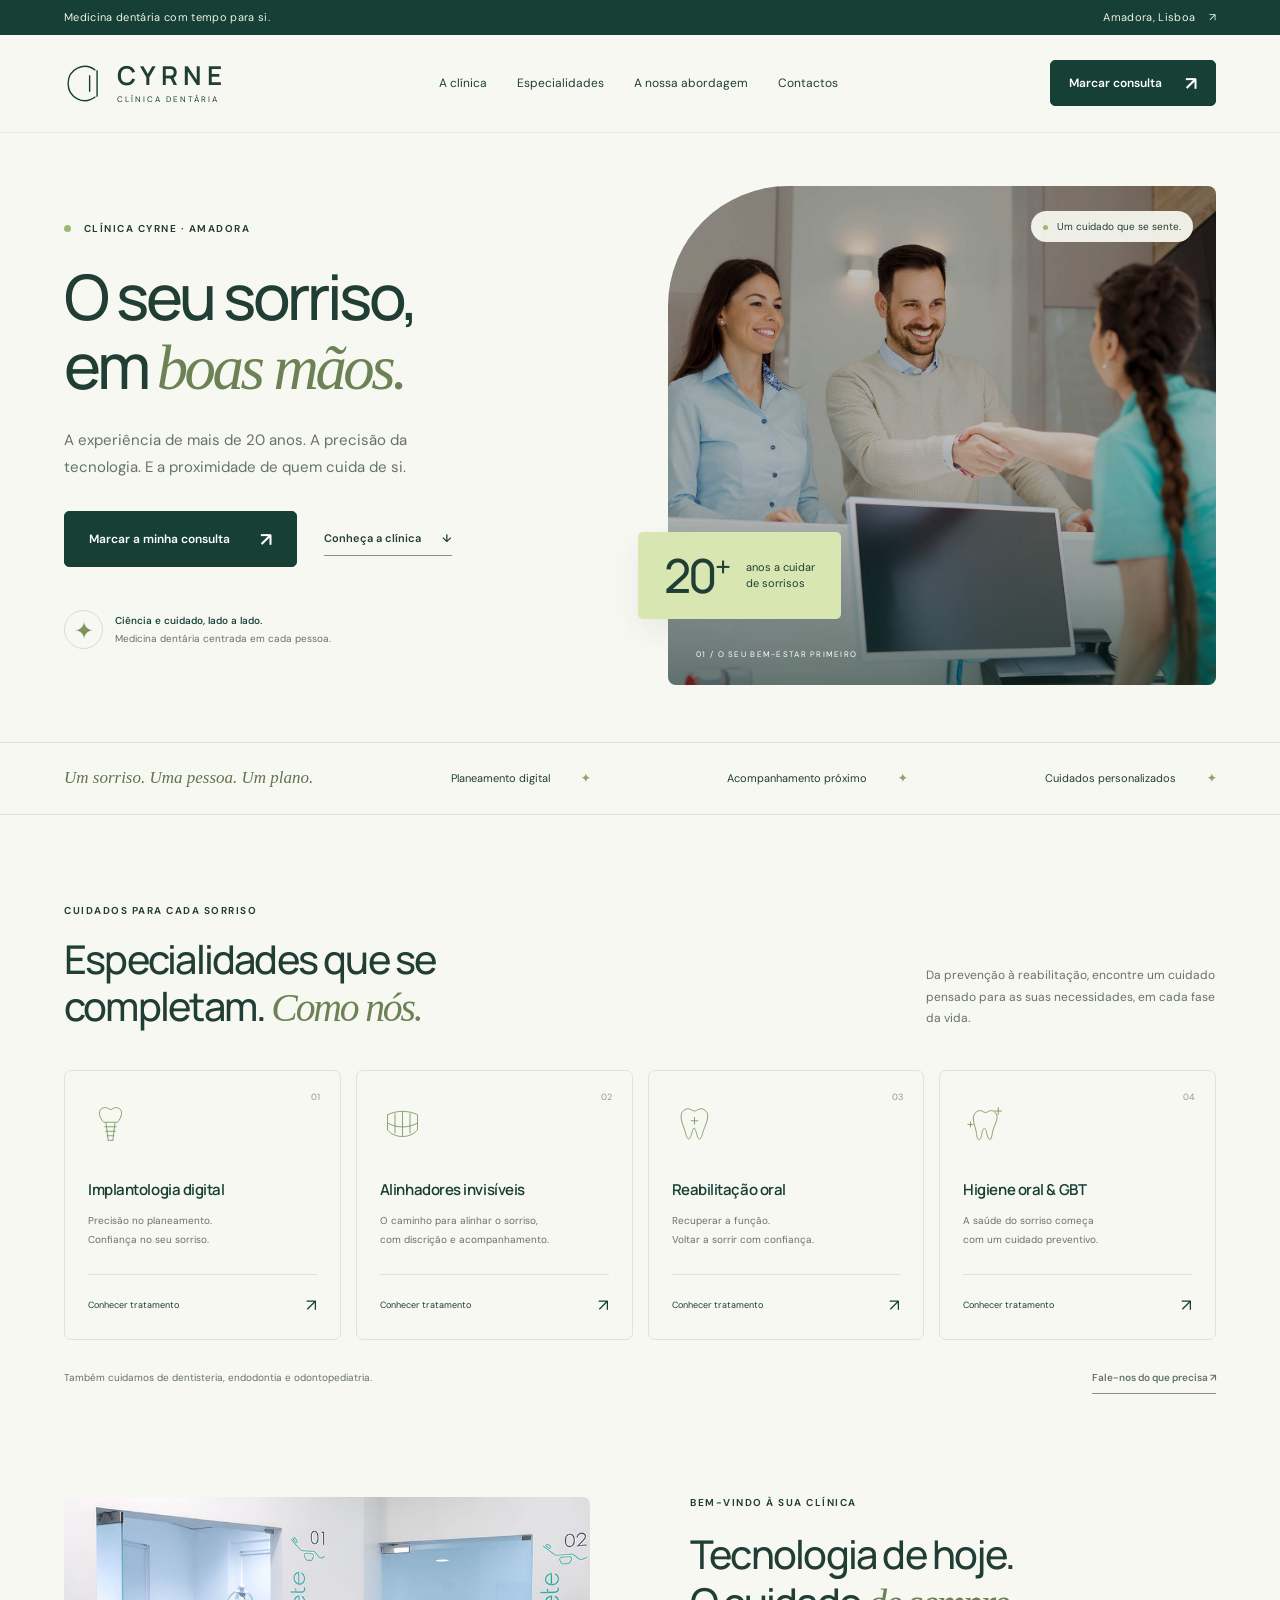
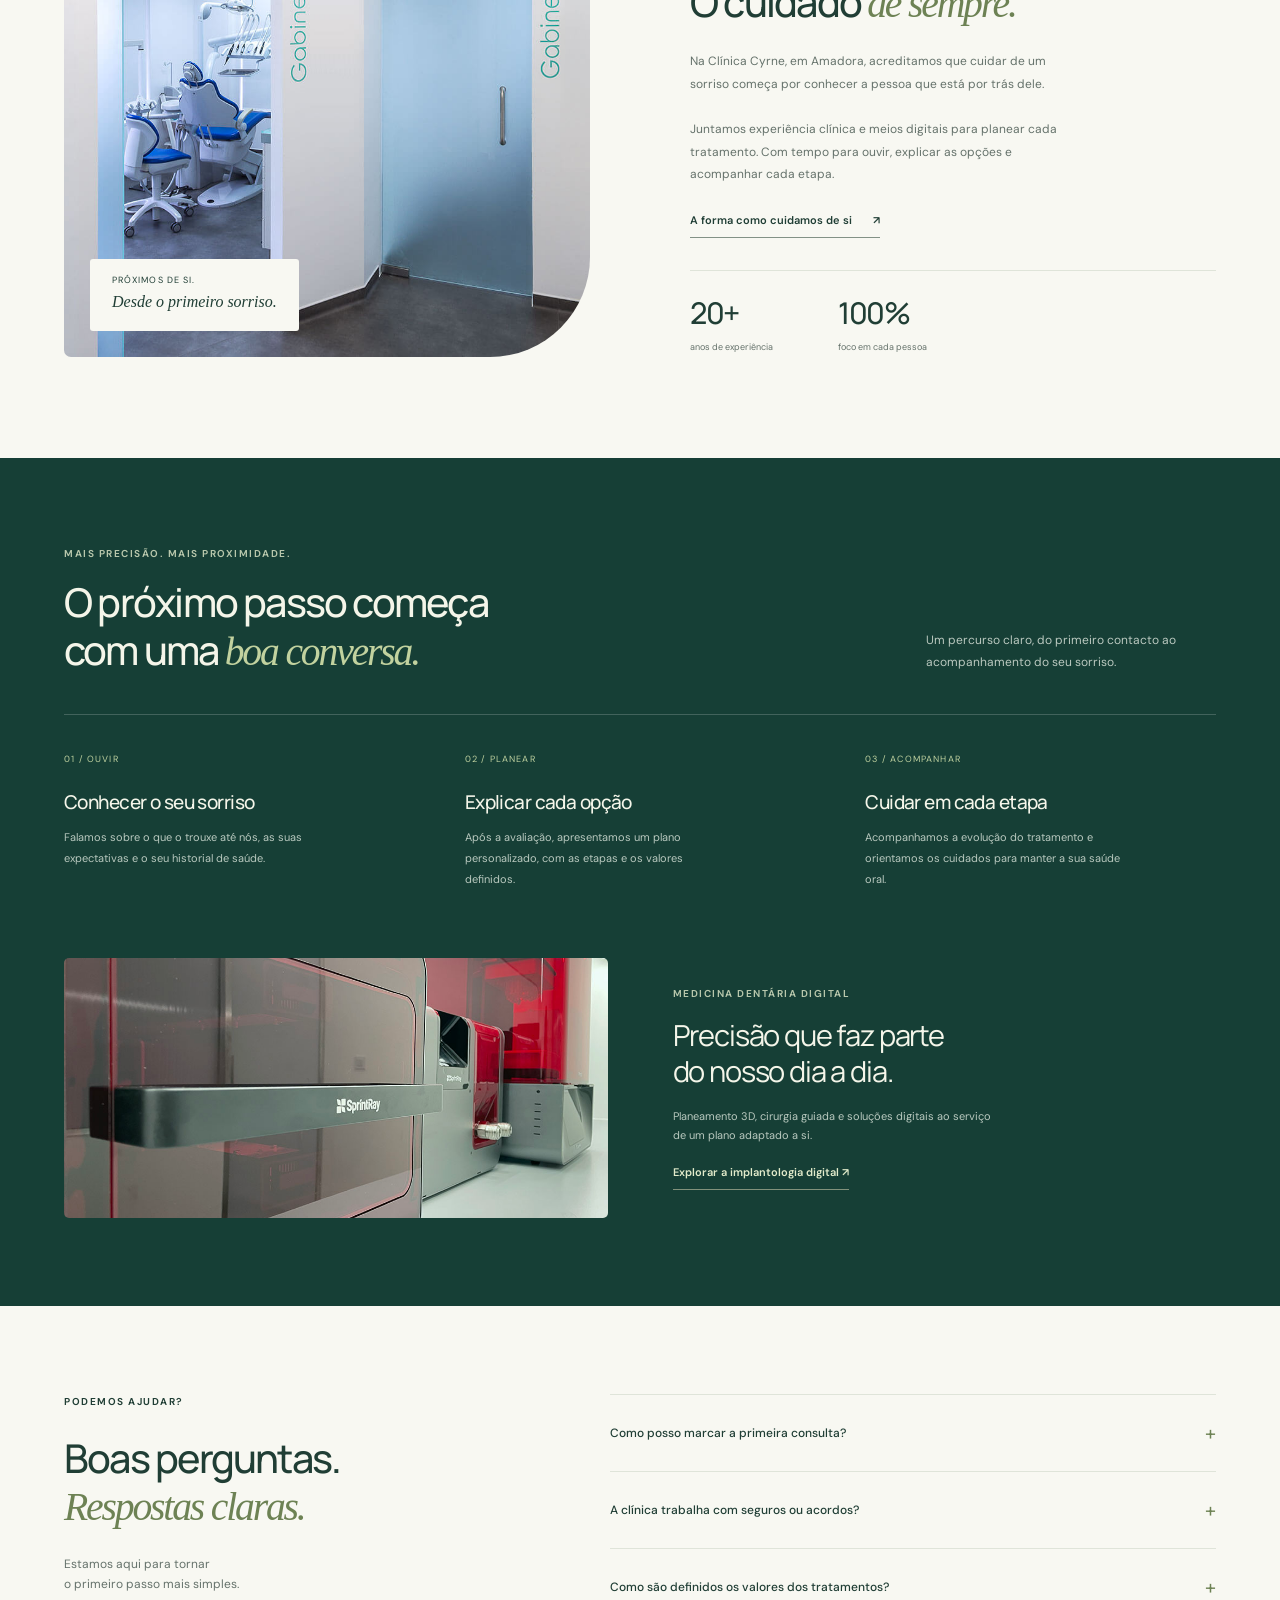
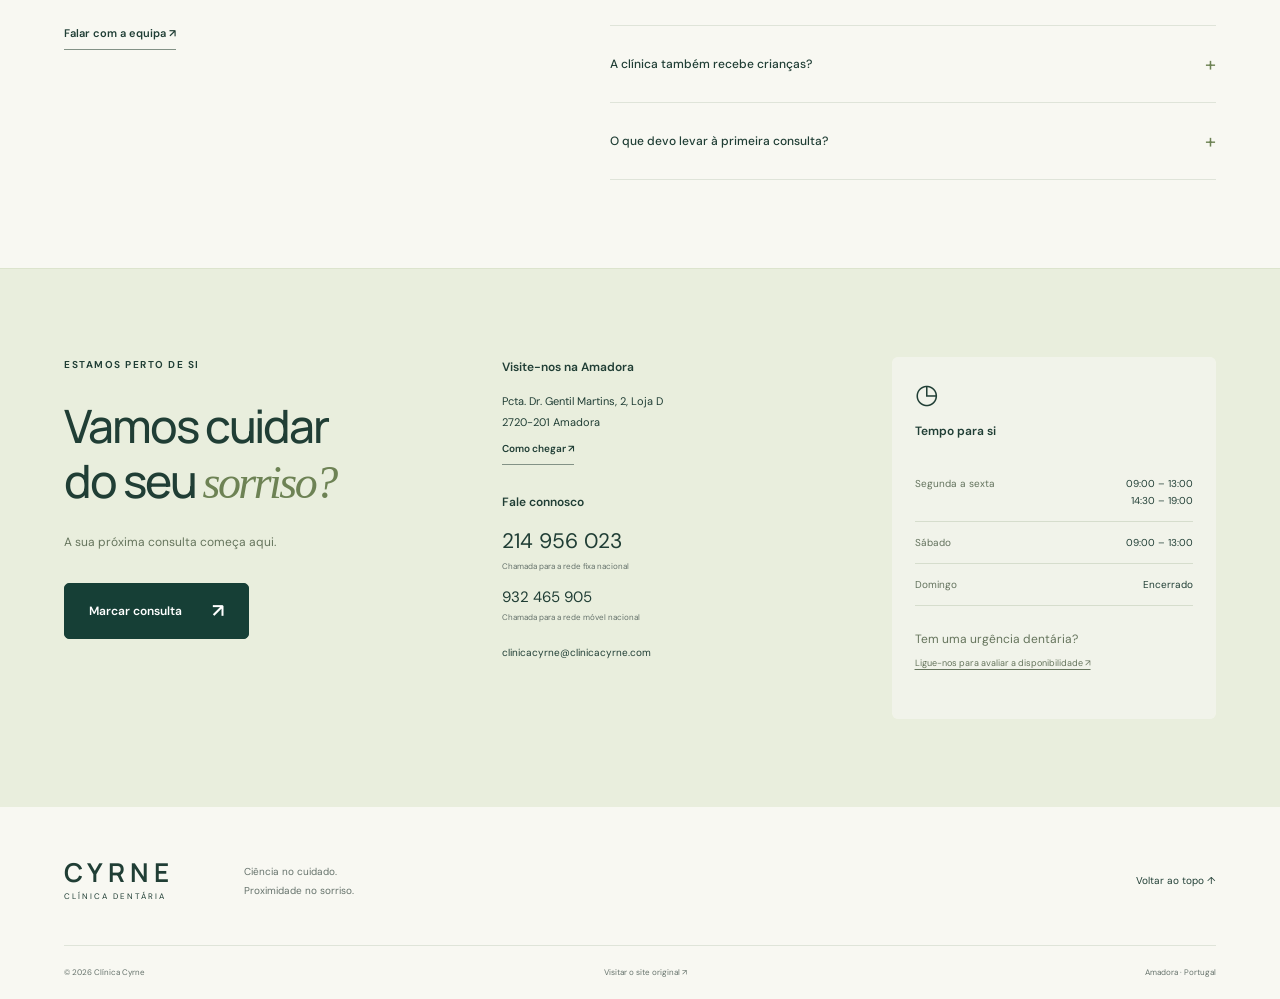
==== index.html @ ce3e7762 "Publish modern Clínica Cyrne website" ====
<!DOCTYPE html>
<html lang="pt-PT">
<head>
  <meta charset="UTF-8"><meta name="viewport" content="width=device-width, initial-scale=1">
  <title>Clínica Cyrne | O seu sorriso, em boas mãos.</title>
  <meta name="description" content="Medicina dentária na Amadora. Conheça a Clínica Cyrne: mais de 20 anos de experiência, tecnologia digital e cuidados próximos de si.">
  <meta name="theme-color" content="#143f37">
  <link rel="icon" href="assets/favicon.svg" type="image/svg+xml">
  <link rel="stylesheet" href="style.css">
</head>
<body>
<a class="skip" href="#conteudo">Saltar para o conteúdo</a>
<div class="topbar"><div class="wrap"><span>Medicina dentária com tempo para si.</span><a href="https://www.google.com/maps/search/?api=1&query=Cl%C3%ADnica+Cyrne+Amadora" target="_blank" rel="noopener">Amadora, Lisboa <span aria-hidden="true">↗</span></a></div></div>
<header class="header"><div class="wrap navigation">
  <a href="#inicio" class="brand" aria-label="Clínica Cyrne, início"><svg viewBox="0 0 52 52" aria-hidden="true"><path d="M38 10C24-1 5 9 5 26s19 27 33 16M40 10v32M31 16v20"/></svg><span>CYRNE<small>CLÍNICA DENTÁRIA</small></span></a>
  <nav id="main-nav" aria-label="Navegação principal"><a href="#clinica">A clínica</a><a href="#especialidades">Especialidades</a><a href="#abordagem">A nossa abordagem</a><a href="#contactos">Contactos</a></nav>
  <button class="button small booking" type="button">Marcar consulta <span aria-hidden="true">↗</span></button>
  <button class="menu" aria-label="Abrir menu" aria-controls="main-nav" aria-expanded="false">☰</button>
</div></header>
<main id="conteudo">
<section id="inicio" class="hero wrap">
  <div class="hero-copy"><p class="eyebrow"><span class="dot"></span> CLÍNICA CYRNE · AMADORA</p><h1>O seu sorriso,<br>em <em>boas mãos.</em></h1><p class="intro">A experiência de mais de 20 anos. A precisão da tecnologia. E a proximidade de quem cuida de si.</p><div class="hero-actions"><button class="button booking">Marcar a minha consulta <span aria-hidden="true">↗</span></button><a class="text-link" href="#clinica">Conheça a clínica <span aria-hidden="true">↓</span></a></div><div class="hero-proof"><div class="proof-mark" aria-hidden="true">✦</div><p><strong>Ciência e cuidado, lado a lado.</strong><br>Medicina dentária centrada em cada pessoa.</p></div></div>
  <div class="hero-visual"><img src="assets/hero.jpg" alt="Acolhimento de pacientes na receção, imagem do site da Clínica Cyrne" fetchpriority="high"><div class="image-label"><span class="dot"></span> Um cuidado que se sente.</div><div class="experience"><strong>20<span>+</span></strong><span>anos a cuidar<br>de sorrisos</span></div><span class="photo-index">01 / O SEU BEM-ESTAR PRIMEIRO</span></div>
</section>
<div class="values-strip"><div class="wrap"><span>Um sorriso. Uma pessoa. Um plano.</span><span>Planeamento digital <b>✦</b></span><span>Acompanhamento próximo <b>✦</b></span><span>Cuidados personalizados <b>✦</b></span></div></div>
<section id="especialidades" class="section wrap">
  <div class="section-top"><div><p class="eyebrow">CUIDADOS PARA CADA SORRISO</p><h2>Especialidades que se<br>completam. <em>Como nós.</em></h2></div><p>Da prevenção à reabilitação, encontre um cuidado pensado para as suas necessidades, em cada fase da vida.</p></div>
  <div class="services">
    <button class="service" data-service="implantes"><span class="service-num">01</span><svg viewBox="0 0 60 60" aria-hidden="true"><path d="M21 27c-7-7-8-17-1-19 6-2 7 2 10 2s5-4 10-2c7 2 6 12-1 19H21zm1 6h16m-15 6h14m-12 6h10m-8 6h6M24 28l3 24m9-24-3 24"/></svg><h3>Implantologia digital</h3><p>Precisão no planeamento.<br>Confiança no seu sorriso.</p><span class="service-bottom">Conhecer tratamento <b>↗</b></span></button>
    <button class="service" data-service="alinhadores"><span class="service-num">02</span><svg viewBox="0 0 60 60" aria-hidden="true"><path d="M10 17c12-6 28-6 40 0v20c-9 12-31 12-40 0V17zm0 11c12 7 28 7 40 0M20 15v27m10-29v33m10-31v27"/></svg><h3>Alinhadores invisíveis</h3><p>O caminho para alinhar o sorriso,<br>com discrição e acompanhamento.</p><span class="service-bottom">Conhecer tratamento <b>↗</b></span></button>
    <button class="service" data-service="reabilitacao"><span class="service-num">03</span><svg viewBox="0 0 60 60" aria-hidden="true"><path d="M16 11c7-5 10 1 14 1s7-6 14-1c9 6-1 22-3 30s-5 13-8 2-4-11-7 0-6 6-8-2-11-24-2-30zM30 20v10m-5-5h10"/></svg><h3>Reabilitação oral</h3><p>Recuperar a função.<br>Voltar a sorrir com confiança.</p><span class="service-bottom">Conhecer tratamento <b>↗</b></span></button>
    <button class="service" data-service="higiene"><span class="service-num">04</span><svg viewBox="0 0 60 60" aria-hidden="true"><path d="M18 13c6-4 9 1 12 1s7-5 12-1c9 7-2 19-3 29s-5 11-7 1-5-11-7 0-6 9-7-1-9-22 0-29zM47 7v10m-5-5h10M10 26v8m-4-4h8"/></svg><h3>Higiene oral & GBT</h3><p>A saúde do sorriso começa<br>com um cuidado preventivo.</p><span class="service-bottom">Conhecer tratamento <b>↗</b></span></button>
  </div><div class="specialty-note"><span>Também cuidamos de dentisteria, endodontia e odontopediatria.</span><a href="#contactos" class="text-link">Fale-nos do que precisa ↗</a></div>
</section>
<section id="clinica" class="about section wrap"><div class="about-visual"><img src="assets/room.jpg" alt="Gabinetes de medicina dentária da Clínica Cyrne" loading="lazy"><div class="about-seal">PRÓXIMOS DE SI.<br><span>Desde o primeiro sorriso.</span></div></div><div class="about-copy"><p class="eyebrow">BEM-VINDO À SUA CLÍNICA</p><h2>Tecnologia de hoje.<br>O cuidado <em>de sempre.</em></h2><p>Na Clínica Cyrne, em Amadora, acreditamos que cuidar de um sorriso começa por conhecer a pessoa que está por trás dele.</p><p>Juntamos experiência clínica e meios digitais para planear cada tratamento. Com tempo para ouvir, explicar as opções e acompanhar cada etapa.</p><a class="text-link" href="#abordagem">A forma como cuidamos de si <span>↗</span></a><div class="about-facts"><div><strong>20+</strong><span>anos de experiência</span></div><div><strong>100%</strong><span>foco em cada pessoa</span></div></div></div></section>
<section id="abordagem" class="approach"><div class="wrap section"><div class="section-top"><div><p class="eyebrow">MAIS PRECISÃO. MAIS PROXIMIDADE.</p><h2>O próximo passo começa<br>com uma <em>boa conversa.</em></h2></div><p>Um percurso claro, do primeiro contacto ao acompanhamento do seu sorriso.</p></div><div class="steps"><article><span>01 / OUVIR</span><h3>Conhecer o seu sorriso</h3><p>Falamos sobre o que o trouxe até nós, as suas expectativas e o seu historial de saúde.</p></article><article><span>02 / PLANEAR</span><h3>Explicar cada opção</h3><p>Após a avaliação, apresentamos um plano personalizado, com as etapas e os valores definidos.</p></article><article><span>03 / ACOMPANHAR</span><h3>Cuidar em cada etapa</h3><p>Acompanhamos a evolução do tratamento e orientamos os cuidados para manter a sua saúde oral.</p></article></div><div class="tech-row"><img src="assets/team.jpg" alt="Equipamento de impressão 3D da Clínica Cyrne" loading="lazy"><div><p class="eyebrow">MEDICINA DENTÁRIA DIGITAL</p><h3>Precisão que faz parte<br>do nosso dia a dia.</h3><p>Planeamento 3D, cirurgia guiada e soluções digitais ao serviço de um plano adaptado a si.</p><button class="text-link light" data-service="implantes">Explorar a implantologia digital ↗</button></div></div></div></section>
<section class="faq section wrap"><div><p class="eyebrow">PODEMOS AJUDAR?</p><h2>Boas perguntas.<br><em>Respostas claras.</em></h2><p>Estamos aqui para tornar<br>o primeiro passo mais simples.</p><a class="text-link" href="https://wa.me/351932465905" target="_blank" rel="noopener">Falar com a equipa ↗</a></div><div class="questions"><details><summary>Como posso marcar a primeira consulta?<span>+</span></summary><p>Pode contactar-nos por telefone, WhatsApp ou presencialmente. Indique o motivo da consulta para a equipa orientar a sua marcação. A disponibilidade é confirmada diretamente pela clínica.</p></details><details><summary>A clínica trabalha com seguros ou acordos?<span>+</span></summary><p>A Clínica Cyrne é uma clínica privada e não trabalha com seguros de saúde ou acordos. Pode esclarecer valores e condições com a nossa equipa antes da consulta.</p></details><details><summary>Como são definidos os valores dos tratamentos?<span>+</span></summary><p>Os valores dependem do diagnóstico e das necessidades de cada caso. Após avaliação, apresentamos um plano de tratamento e um orçamento detalhado. A primeira consulta tem um custo, que pode confirmar com a equipa.</p></details><details><summary>A clínica também recebe crianças?<span>+</span></summary><p>Sim. A clínica recebe crianças para prevenção, avaliação e acompanhamento da saúde oral, com uma abordagem adaptada à idade.</p></details><details><summary>O que devo levar à primeira consulta?<span>+</span></summary><p>Traga o seu documento de identificação, exames anteriores que tenha disponíveis e a lista dos medicamentos que toma habitualmente.</p></details></div></section>
<section id="contactos" class="contact section"><div class="wrap contact-grid"><div><p class="eyebrow">ESTAMOS PERTO DE SI</p><h2>Vamos cuidar<br>do seu <em>sorriso?</em></h2><p>A sua próxima consulta começa aqui.</p><button class="button booking">Marcar consulta <span>↗</span></button></div><div class="contact-details"><h3>Visite-nos na Amadora</h3><address>Pcta. Dr. Gentil Martins, 2, Loja D<br>2720-201 Amadora</address><a class="text-link" href="https://www.google.com/maps/search/?api=1&query=Cl%C3%ADnica+Cyrne+Pcta+Dr+Gentil+Martins+2+Amadora" target="_blank" rel="noopener">Como chegar ↗</a><h3>Fale connosco</h3><a class="phone" href="tel:+351214956023">214 956 023</a><small>Chamada para a rede fixa nacional</small><a href="tel:+351932465905">932 465 905</a><small>Chamada para a rede móvel nacional</small><a class="email" href="mailto:clinicacyrne@clinicacyrne.com">clinicacyrne@clinicacyrne.com</a></div><div class="hours"><span class="hours-icon" aria-hidden="true">◷</span><h3>Tempo para si</h3><dl><div><dt>Segunda a sexta</dt><dd>09:00 – 13:00<br>14:30 – 19:00</dd></div><div><dt>Sábado</dt><dd>09:00 – 13:00</dd></div><div><dt>Domingo</dt><dd>Encerrado</dd></div></dl><p>Tem uma urgência dentária?<br><a href="tel:+351214956023">Ligue-nos para avaliar a disponibilidade ↗</a></p></div></div></section>
</main>
<footer><div class="wrap footer-top"><a href="#inicio" class="brand"><span>CYRNE<small>CLÍNICA DENTÁRIA</small></span></a><p>Ciência no cuidado.<br>Proximidade no sorriso.</p><a href="#inicio" class="backtop">Voltar ao topo ↑</a></div><div class="wrap footer-bottom"><span>© <span id="year">2026</span> Clínica Cyrne</span><a href="https://clinicacyrne.com/" target="_blank" rel="noopener">Visitar o site original ↗</a><span>Amadora · Portugal</span></div></footer>
<dialog id="booking-dialog" aria-labelledby="booking-title"><button class="close" aria-label="Fechar janela">×</button><p class="eyebrow">O PRIMEIRO PASSO É SEU</p><h2 id="booking-title">Vamos marcar<br>a sua <em>consulta.</em></h2><p>Escolha o motivo e fale diretamente com a nossa equipa pelo WhatsApp.</p><form id="booking-form"><label for="reason">O que o traz até nós?</label><select id="reason"><option>Primeira consulta de avaliação</option><option>Implantologia digital</option><option>Alinhadores invisíveis</option><option>Reabilitação oral</option><option>Higiene oral e GBT</option><option>Consulta para criança</option><option>Outro motivo</option></select><button class="button" type="submit">Continuar no WhatsApp ↗</button></form><small>A marcação só fica confirmada após resposta da equipa.</small><a class="dialog-phone" href="tel:+351214956023">Prefere ligar? 214 956 023 ↗</a></dialog>
<dialog id="service-dialog" aria-labelledby="service-title"><button class="close" aria-label="Fechar janela">×</button><p class="eyebrow">CUIDADOS CLÍNICA CYRNE</p><h2 id="service-title"></h2><p id="service-description"></p><ul id="service-points"></ul><p class="service-disclaimer">A indicação e o plano de tratamento são definidos após avaliação clínica individual.</p><button class="button booking">Pedir uma avaliação ↗</button></dialog>
<script src="app.js"></script>
</body></html>
---- style.css ----
@import url('https://fonts.googleapis.com/css2?family=DM+Sans:wght@400;450;500;550;600;650;700&family=Manrope:wght@400;500;600;650;700&display=swap');
:root{--green:#163f36;--ink:#203e35;--muted:#65726b;--lime:#d8e7b1;--cream:#f8f8f2;--line:#dfe4d9}*{box-sizing:border-box}html{scroll-behavior:smooth;scroll-padding-top:105px}body{margin:0;background:var(--cream);color:var(--ink);font:15px/1.7 'DM Sans',sans-serif}button,input,select{font:inherit}button,a{-webkit-tap-highlight-color:transparent}a{color:inherit;text-decoration:none}button{cursor:pointer}img{max-width:100%;display:block}button:focus-visible,a:focus-visible,summary:focus-visible,select:focus-visible{outline:3px solid #759341;outline-offset:5px}.wrap{width:min(1280px,90%);margin:auto}.topbar{background:var(--green);color:#eff3e4;font-size:11px;letter-spacing:.03em}.topbar .wrap{display:flex;justify-content:space-between;padding:8px 0}.topbar a span{margin-left:10px}.header{position:sticky;top:0;z-index:10;background:#f8f8f2f5;backdrop-filter:blur(16px);border-bottom:1px solid #e6e9df}.navigation{height:97px;display:flex;align-items:center;justify-content:space-between;gap:25px}.brand{display:flex;align-items:center;gap:10px}.brand svg{width:43px;fill:none;stroke:var(--green);stroke-width:1.7}.brand>span{font-family:'Manrope',sans-serif;font-size:26px;letter-spacing:.19em;line-height:1.2;font-weight:650}.brand small{display:block;font:8px/2 'DM Sans',sans-serif;letter-spacing:.25em}.navigation nav{display:flex;gap:30px;font-size:12px}.navigation nav a:hover{color:#8a9b50}.button{display:inline-flex;align-items:center;justify-content:center;gap:30px;padding:17px 24px;background:var(--green);color:white;border:1px solid var(--green);border-radius:5px;font-size:12px;font-weight:600;transition:background .2s,transform .2s}.button:hover{background:#2a5c4e;transform:translateY(-2px)}.button span{font-size:19px;line-height:1}.button.small{padding:12px 18px;gap:23px}.menu{display:none}.hero{display:grid;grid-template-columns:1.03fr 1fr;gap:40px;padding:53px 0 57px;align-items:center}.eyebrow{font-size:10px;font-weight:650;letter-spacing:.15em;line-height:1.6;margin:0 0 25px}.dot{display:inline-block;width:7px;height:7px;border-radius:50%;background:#9eb774;margin-right:9px}.hero h1{font:500 clamp(46px,4.9vw,72px)/1.1 'Manrope',sans-serif;letter-spacing:-.055em;margin:0 0 24px}em{font-family:Georgia,serif;font-weight:400;color:#6d8254;letter-spacing:-.055em}.intro{max-width:350px;font-size:15px;line-height:1.8;color:var(--muted)}.hero-actions{display:flex;gap:27px;align-items:center;margin-top:30px}.text-link{display:inline-flex;gap:21px;align-items:center;font-size:11px;font-weight:600;border:0;background:none;padding:7px 0;border-bottom:1px solid #839286}.text-link:hover{color:#738d48}.hero-proof{display:flex;gap:12px;align-items:center;margin-top:43px}.proof-mark{height:39px;width:39px;display:grid;place-items:center;border:1px solid #d6decc;border-radius:50%;font-size:24px;color:#809259}.hero-proof p{font-size:10px;line-height:1.8;color:var(--muted);margin:0}.hero-proof strong{color:var(--green);font-weight:550}.hero-visual{position:relative;min-height:490px;height:39vw;max-height:550px;isolation:isolate}.hero-visual>img{width:100%;height:100%;object-fit:cover;object-position:48% center;border-radius:120px 8px 8px 8px;filter:brightness(1.4)}.hero-visual:after{content:'';position:absolute;inset:60% 0 0;background:linear-gradient(transparent,#102f2780);z-index:0;border-radius:8px}.image-label{position:absolute;top:25px;right:23px;border-radius:30px;background:#fafaf2eb;padding:7px 12px;font-size:10px}.image-label .dot{width:5px;height:5px;margin-right:6px}.experience{position:absolute;bottom:66px;left:-30px;background:var(--lime);display:flex;gap:18px;align-items:center;padding:20px 26px;border-radius:5px;z-index:1;box-shadow:0 12px 30px #183f3712}.experience>strong{font:500 47px/1 'Manrope',sans-serif;letter-spacing:-.06em}.experience strong span{font-size:28px;vertical-align:top}.experience>span{font-size:11px;line-height:1.5}.photo-index{position:absolute;bottom:23px;left:28px;font-size:8px;letter-spacing:.16em;color:#fff;z-index:1}.values-strip{border-top:1px solid var(--line);border-bottom:1px solid var(--line);padding:21px 0}.values-strip .wrap{display:flex;justify-content:space-between;align-items:center;gap:20px;font-size:11px}.values-strip .wrap>span:first-child{font-family:Georgia,serif;font-style:italic;font-size:17px;color:#627450}.values-strip b{margin-left:28px;color:#8ba56a}.section{padding:88px 0}.section-top{display:flex;justify-content:space-between;align-items:flex-end;gap:30px;margin-bottom:37px}h2{font:500 clamp(31px,3.1vw,45px)/1.2 'Manrope',sans-serif;letter-spacing:-.045em;margin:0}h2 em{letter-spacing:-.055em}.section-top .eyebrow{margin-bottom:17px}.section-top>p{width:290px;font-size:12px;line-height:1.8;color:var(--muted);margin-bottom:3px}.services{display:grid;grid-template-columns:repeat(4,1fr);gap:15px}.service{position:relative;text-align:left;background:transparent;border:1px solid var(--line);border-radius:7px;padding:25px 23px 19px;color:var(--green);transition:background .2s,transform .2s;min-width:0}.service:hover{background:#eaf0df;transform:translateY(-4px)}.service-num{position:absolute;right:20px;top:19px;font-size:9px;color:#8f9c83}.service svg{height:45px;width:45px;stroke:#739257;stroke-width:1.1;fill:none;margin:6px 0 24px}.service h3{font:600 15px/1.3 'Manrope',sans-serif;letter-spacing:-.03em;margin:0 0 12px}.service p{font-size:10px;color:var(--muted);line-height:1.9;min-height:40px}.service-bottom{display:flex;align-items:center;justify-content:space-between;border-top:1px solid var(--line);padding-top:16px;margin-top:23px;font-size:9px}.service-bottom b{font-size:17px;font-weight:400}.specialty-note{display:flex;justify-content:space-between;align-items:center;font-size:10px;color:var(--muted);margin-top:22px}.specialty-note .text-link{font-size:10px}.about{display:grid;grid-template-columns:1fr 1fr;gap:100px;padding-top:13px;padding-bottom:100px;align-items:center}.about-visual{position:relative}.about-visual img{height:460px;width:100%;object-fit:cover;border-radius:7px 7px 100px 7px}.about-seal{position:absolute;bottom:26px;left:26px;background:var(--cream);padding:14px 22px;font-size:9px;letter-spacing:.12em;border-radius:3px}.about-seal span{font:italic 16px/1.8 Georgia,serif;letter-spacing:0}.about-copy .eyebrow{margin-bottom:20px}.about-copy>p:not(.eyebrow){font-size:12px;line-height:1.9;color:var(--muted);max-width:370px;margin-top:22px}.about-copy .text-link{margin-top:6px}.about-facts{display:flex;gap:65px;border-top:1px solid var(--line);margin-top:32px;padding-top:21px}.about-facts strong{display:block;font:500 30px 'Manrope',sans-serif;letter-spacing:-.05em}.about-facts span{font-size:9px;color:var(--muted)}.approach{background:var(--green);color:#f4f5e9}.approach em{color:#c2d29f}.approach .eyebrow{color:#b8c7ac}.approach .section-top>p{color:#bbc9c0}.steps{display:grid;grid-template-columns:repeat(3,1fr);gap:50px;border-top:1px solid #ffffff30;padding-top:30px}.steps article>span{font-size:9px;letter-spacing:.13em;color:#bed09f}.steps h3{font:500 19px 'Manrope',sans-serif;letter-spacing:-.03em;margin:19px 0 12px}.steps p{color:#b9c9bf;font-size:11px;max-width:270px;line-height:1.9}.tech-row{display:grid;grid-template-columns:1fr 1fr;gap:65px;margin-top:57px;align-items:center}.tech-row img{height:260px;width:100%;object-fit:cover;border-radius:5px;object-position:50% 45%}.tech-row h3{font:400 29px/1.25 'Manrope',sans-serif;letter-spacing:-.04em;margin:0 0 18px}.tech-row p:not(.eyebrow){font-size:11px;color:#b9c9bf;max-width:320px}.tech-row .eyebrow{margin-bottom:15px}.text-link.light{color:#e2ebcb;border-color:#81917b}.faq{display:grid;grid-template-columns:1fr 1.3fr;gap:80px}.faq>div>p:not(.eyebrow){font-size:12px;color:var(--muted);margin:22px 0}.questions{border-top:1px solid var(--line)}details{border-bottom:1px solid var(--line)}summary{cursor:pointer;display:flex;justify-content:space-between;align-items:center;gap:24px;padding:21px 0;font-size:12px;font-weight:500;list-style:none}summary::-webkit-details-marker{display:none}summary span{font-size:20px;font-weight:400;color:#6d8254}details[open] summary span{transform:rotate(45deg)}details p{font-size:12px;line-height:1.9;color:var(--muted);margin:0 30px 22px 0}.contact{background:#e9eedd;border-top:1px solid #dce4cd}.contact-grid{display:grid;grid-template-columns:1.15fr 1fr 1fr;gap:65px}.contact h2{font-size:46px}.contact h3{font-size:12px;font-weight:600;margin:0 0 14px}.contact-grid>div>p:not(.eyebrow){font-size:12px;color:#65745c;margin:22px 0}.contact .button{margin-top:8px}.contact-details address{font-style:normal;font-size:11px;line-height:1.9}.contact-details .text-link{margin-bottom:27px;font-size:10px}.contact-details>a:not(.text-link){display:block;font-size:15px;line-height:1.5}.contact-details .phone{font-size:21px!important}.contact-details small{display:block;font-size:8px;color:var(--muted);margin:2px 0 13px}.contact-details .email{font-size:10px!important;margin-top:20px}.hours{background:#f8f8f2a0;padding:23px;border-radius:6px}.hours-icon{font-size:27px;line-height:1;display:block;margin-bottom:14px}.hours dl{font-size:10px;margin:22px 0}.hours dl>div{display:flex;justify-content:space-between;border-bottom:1px solid #d6ddcd;padding:12px 0;gap:15px}.hours dt{color:#63725d}.hours dd{margin:0;text-align:right}.hours>p{font-size:10px;line-height:1.9;margin-bottom:0}.hours>p a{font-size:9px;text-decoration:underline;text-underline-offset:3px}footer{padding:45px 0 0}.footer-top{display:flex;align-items:center;gap:70px;padding-bottom:35px}.footer-top p{font-size:10px;line-height:1.9;color:var(--muted)}.backtop{font-size:10px;margin-left:auto}.footer-bottom{border-top:1px solid var(--line);display:flex;justify-content:space-between;padding:20px 0;font-size:8px;color:var(--muted)}dialog{border:0;border-radius:10px;background:var(--cream);color:var(--green);padding:45px;width:520px;max-width:calc(100% - 30px);box-shadow:0 25px 100px #0003}dialog::backdrop{background:#112d27a6;backdrop-filter:blur(5px)}dialog .close{position:absolute;right:16px;top:10px;background:none;border:0;color:var(--green);font-size:29px}dialog h2{font-size:36px}dialog>p:not(.eyebrow){font-size:13px;color:var(--muted);line-height:1.8}dialog label{font-size:12px;display:block;margin:22px 0 7px}dialog select{width:100%;padding:12px;border:1px solid #b8c5ae;border-radius:4px;background:white;color:var(--green);font-size:12px}dialog form .button{width:100%;margin:18px 0 13px}dialog small{display:block;font-size:10px;color:var(--muted)}.dialog-phone{display:block;font-size:12px;margin-top:22px;text-decoration:underline}#service-points{font-size:13px;padding-left:18px;line-height:2}.service-disclaimer{font-size:10px!important;border-top:1px solid var(--line);padding-top:16px}.skip{position:fixed;top:-100px;left:20px;background:white;padding:10px;z-index:99}.skip:focus{top:5px}
@media(min-width:1600px){.hero{padding-top:65px;padding-bottom:70px}.hero-visual{height:550px}.hero h1{font-size:76px}}
@media(max-width:1050px){.navigation nav{gap:17px;font-size:10px}.navigation{gap:15px}.hero{gap:30px}.hero-actions{gap:16px}.hero-actions .button{padding:15px;gap:15px}.hero-visual{min-height:450px}.about{gap:50px}.service{padding:20px 15px}.service h3{font-size:13px}.contact-grid{gap:32px}.contact h2{font-size:40px}.values-strip b{margin-left:12px}.values-strip .wrap{font-size:9px}.values-strip .wrap>span:first-child{font-size:15px}}
@media(max-width:760px){html{scroll-padding-top:85px}.wrap{width:88%}.topbar{font-size:9px}.navigation{height:78px}.brand svg{width:32px}.brand>span{font-size:22px}.brand small{font-size:6px}.navigation>.button{margin-left:auto;padding:10px 12px;font-size:10px;gap:10px}.menu{display:block;border:0;background:none;color:var(--green);font-size:22px;padding:3px}.navigation nav{display:none;position:absolute;left:0;right:0;top:78px;padding:23px 6%;background:var(--cream);border-bottom:1px solid var(--line);font-size:14px;box-shadow:0 12px 20px #0001}.navigation nav.open{display:flex;flex-direction:column;gap:17px}.hero{grid-template-columns:1fr;padding:38px 0 35px;gap:32px}.hero h1{font-size:clamp(43px,10vw,66px)}.hero .eyebrow{font-size:8px;margin-bottom:21px}.intro{font-size:13px;max-width:330px}.hero-actions{margin-top:23px;gap:22px}.hero-actions .button{font-size:10px;padding:15px 17px}.hero-actions .text-link{font-size:10px;gap:12px}.hero-proof{margin-top:24px}.hero-visual{height:410px;min-height:0;margin-left:12px}.hero-visual>img{border-top-left-radius:85px}.experience{left:-13px;bottom:57px;padding:16px 22px}.experience>strong{font-size:40px}.image-label{top:20px;right:17px;font-size:9px}.values-strip{padding:15px 0}.values-strip .wrap{flex-wrap:wrap;gap:12px;justify-content:space-between;font-size:9px}.values-strip .wrap>span:first-child{width:100%;text-align:center;font-size:16px;margin-bottom:5px}.values-strip b{display:none}.section{padding:57px 0}.section-top{display:block;margin-bottom:27px}.section-top>p{margin-top:20px;max-width:320px;width:auto;font-size:12px}.eyebrow{font-size:9px;margin-bottom:17px}h2{font-size:34px}.services{grid-template-columns:1fr 1fr;gap:12px}.service{padding:19px 15px 15px}.service svg{margin-bottom:20px;width:38px;height:38px}.service h3{font-size:13px;min-height:34px}.service p{font-size:9px;min-height:50px}.service p br{display:none}.service-bottom{font-size:8px;margin-top:13px;padding-top:12px}.service-num{right:14px;top:14px}.specialty-note{display:block;font-size:9px}.specialty-note .text-link{margin-top:10px}.about{grid-template-columns:1fr;gap:33px;padding-top:5px}.about-visual img{height:350px}.about-copy>p:not(.eyebrow){max-width:none}.about-facts{gap:70px}.steps{grid-template-columns:1fr;gap:24px}.steps article{border-bottom:1px solid #ffffff20;padding-bottom:12px}.steps p{max-width:none;font-size:12px}.steps h3{margin:10px 0}.tech-row{grid-template-columns:1fr;gap:27px;margin-top:30px}.tech-row img{height:230px}.tech-row h3{font-size:27px}.faq{grid-template-columns:1fr;gap:30px}.questions summary{font-size:12px;padding:19px 0}.contact-grid{grid-template-columns:1fr;gap:35px}.contact h2{font-size:43px}.contact-details{border-top:1px solid #ced8c0;padding-top:27px}.hours{padding:25px}.hours dl{font-size:12px}.hours>p{font-size:11px}.footer-top{gap:25px;flex-wrap:wrap;padding-bottom:25px}.footer-top p{margin:0;font-size:9px}.backtop{width:100%;margin:0}.footer-bottom{flex-wrap:wrap;gap:12px;font-size:8px}.footer-bottom>span:last-child{display:none}dialog{padding:36px 25px}dialog h2{font-size:31px}}
@media(prefers-reduced-motion:reduce){html{scroll-behavior:auto}*{transition:none!important}}
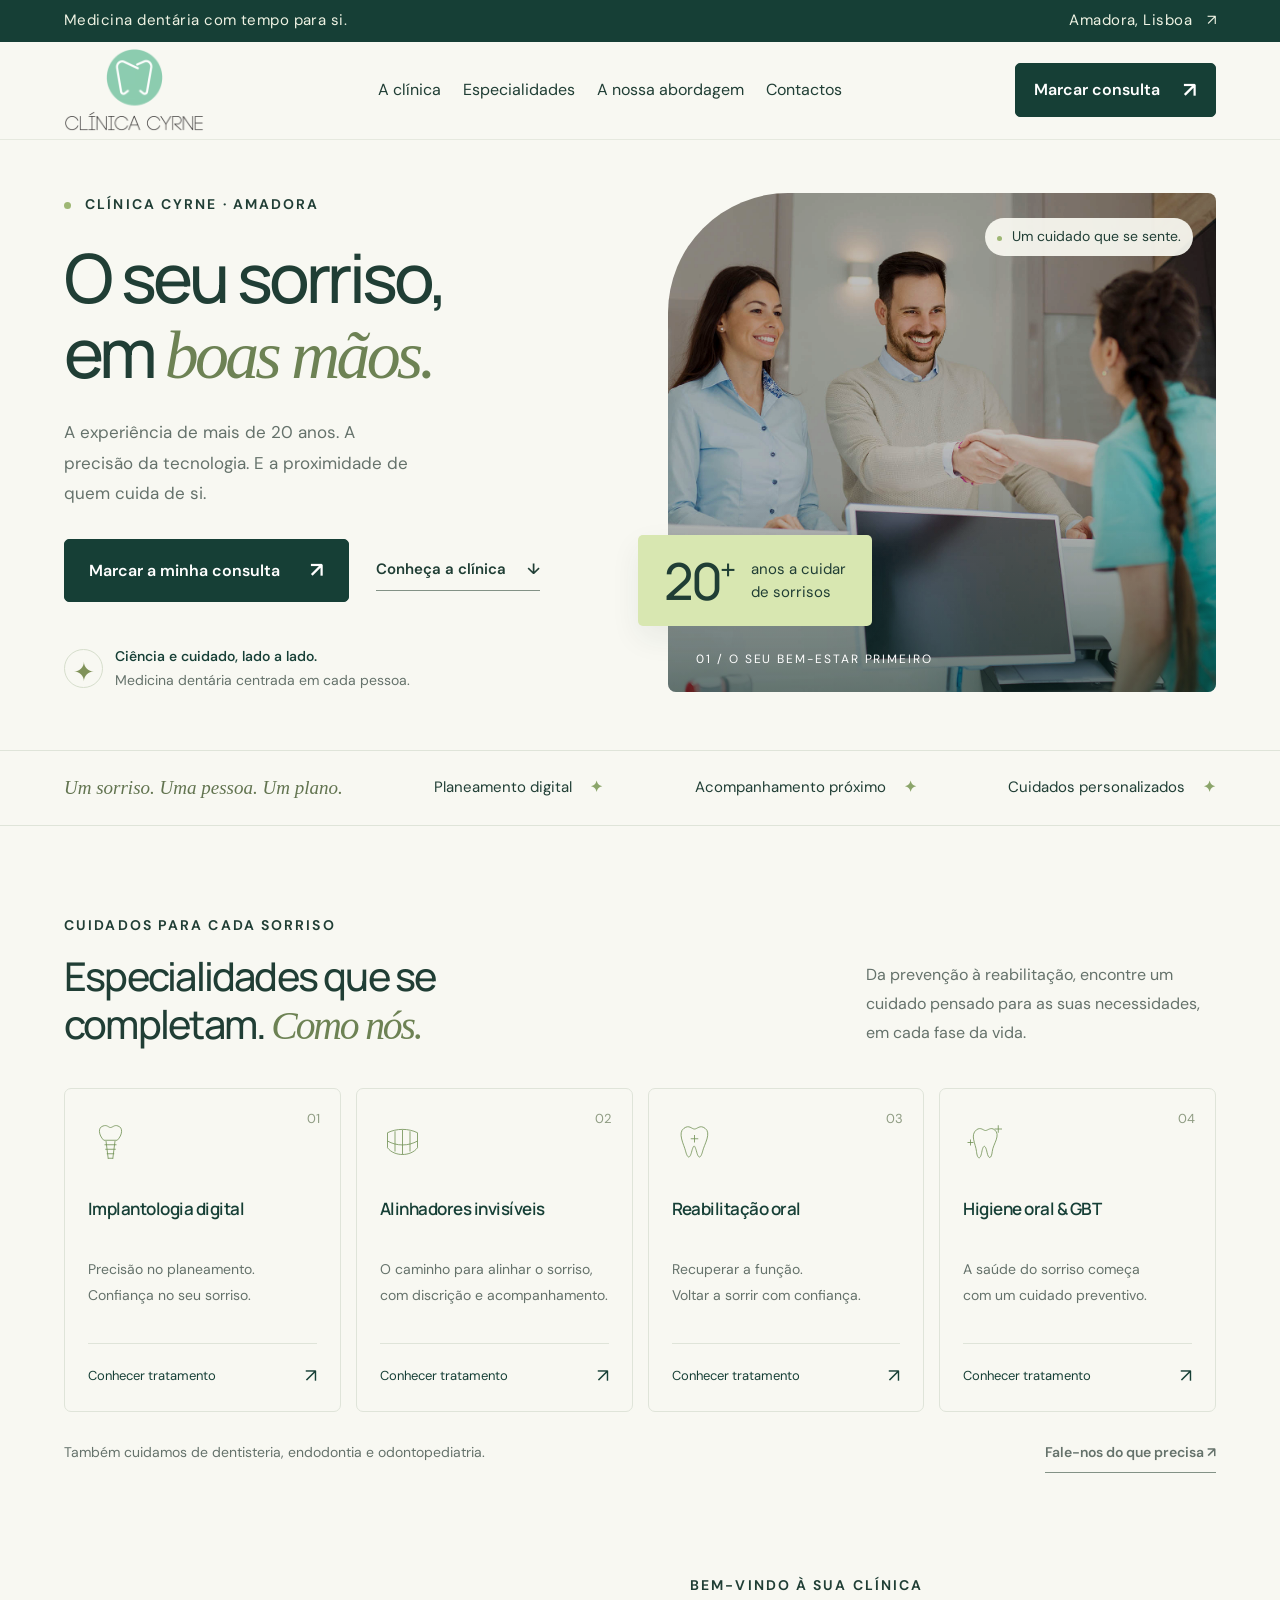
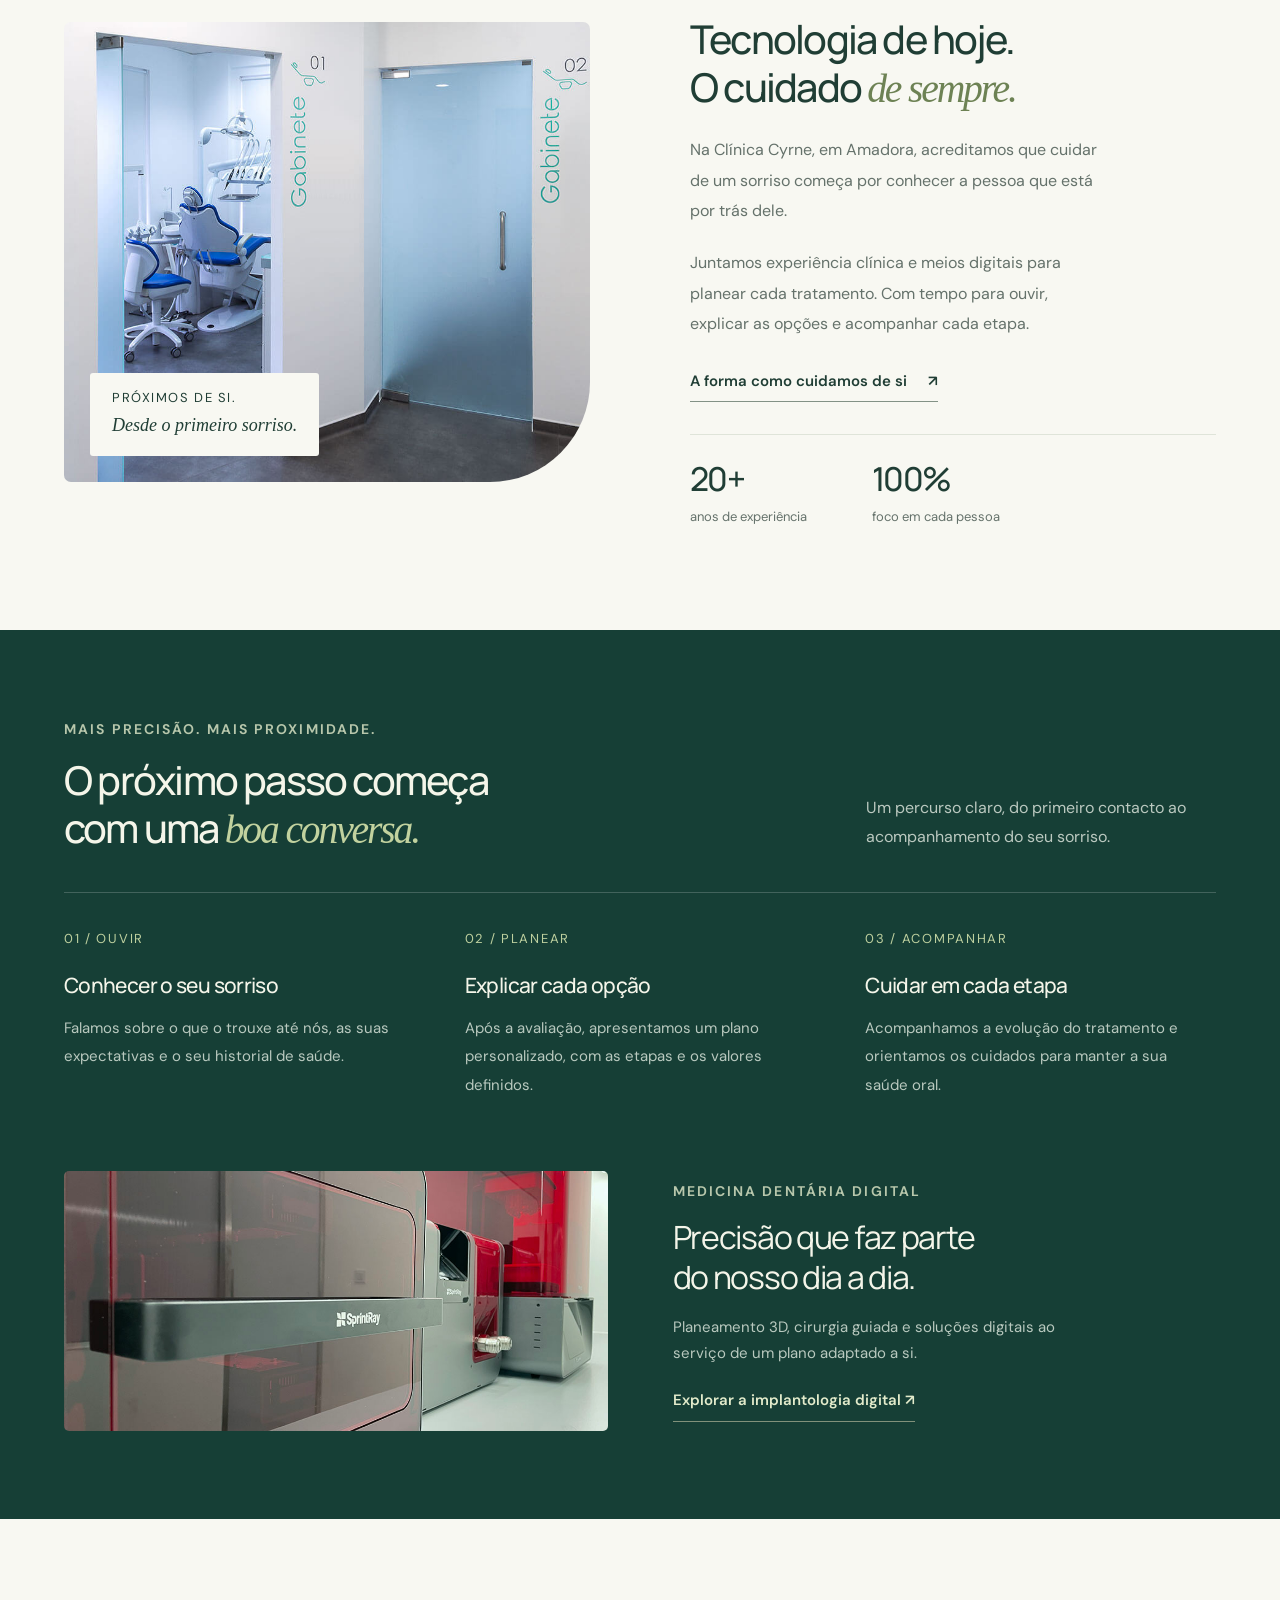
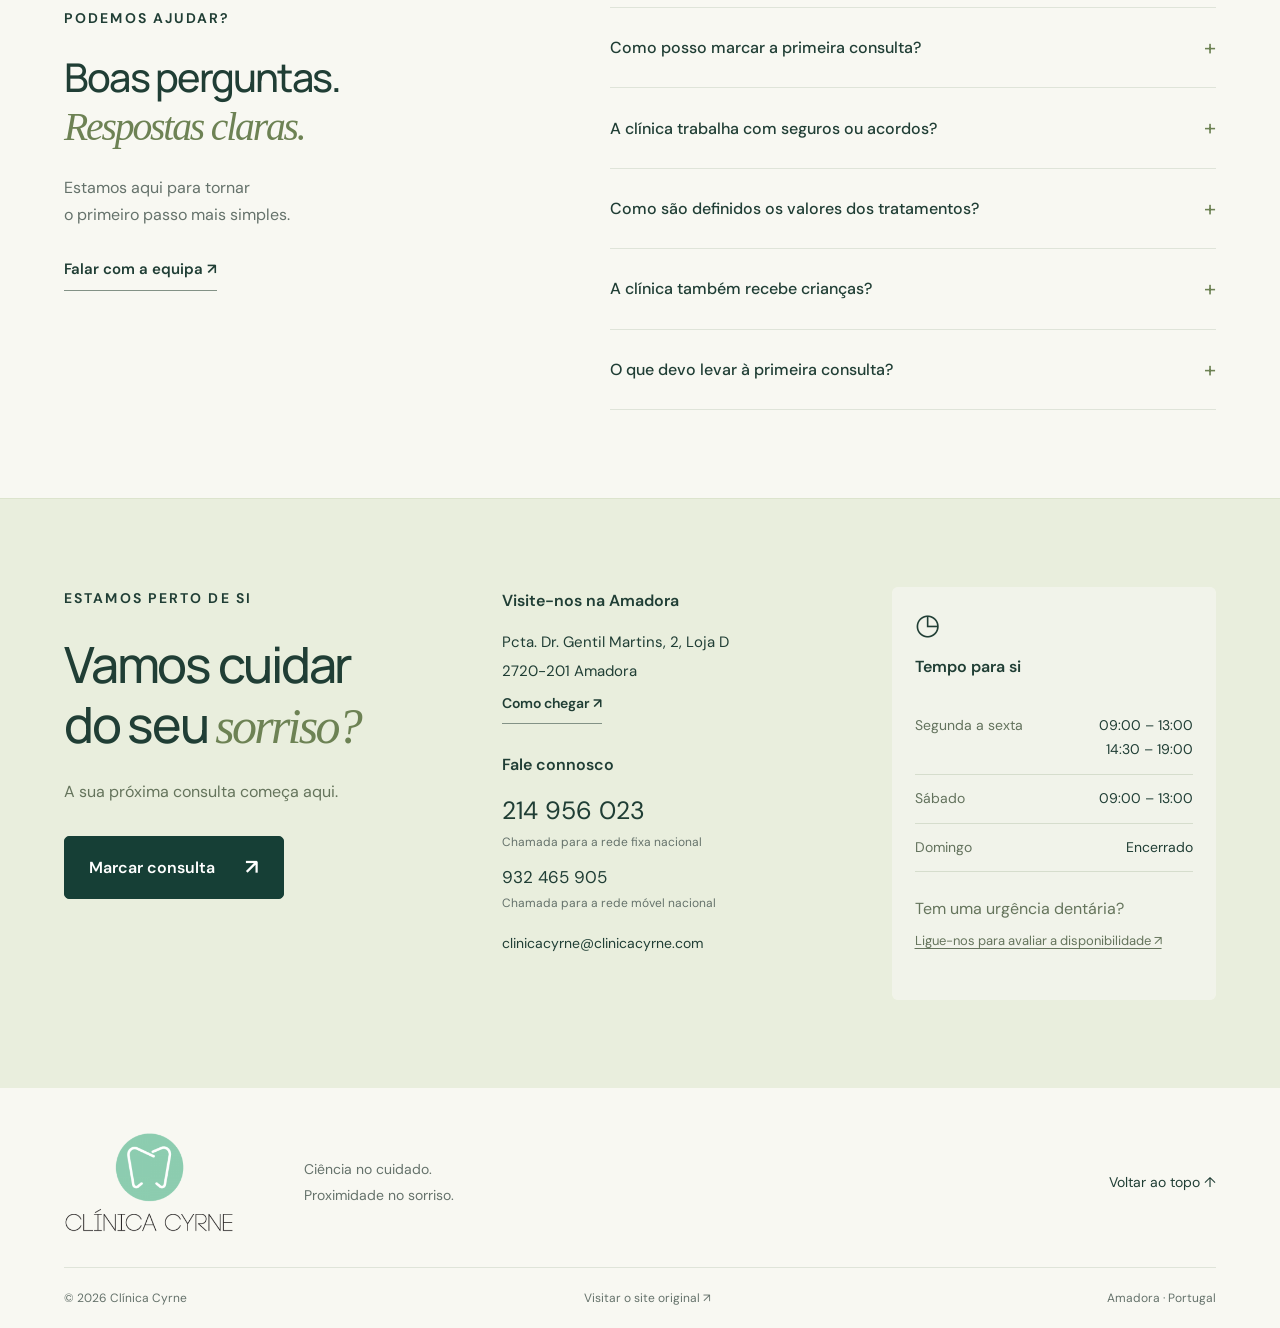
==== commit a2ee376d: "Add official Clínica Cyrne logo to header and footer" ====
--- a/index.html
+++ b/index.html
@@ -12,7 +12,7 @@
 <a class="skip" href="#conteudo">Saltar para o conteúdo</a>
 <div class="topbar"><div class="wrap"><span>Medicina dentária com tempo para si.</span><a href="https://www.google.com/maps/search/?api=1&query=Cl%C3%ADnica+Cyrne+Amadora" target="_blank" rel="noopener">Amadora, Lisboa <span aria-hidden="true">↗</span></a></div></div>
 <header class="header"><div class="wrap navigation">
-  <a href="#inicio" class="brand" aria-label="Clínica Cyrne, início"><svg viewBox="0 0 52 52" aria-hidden="true"><path d="M38 10C24-1 5 9 5 26s19 27 33 16M40 10v32M31 16v20"/></svg><span>CYRNE<small>CLÍNICA DENTÁRIA</small></span></a>
+  <a href="#inicio" class="brand" aria-label="Clínica Cyrne, início"><img class="brand-logo" src="assets/logo-cyrne.png" alt="Clínica Cyrne" width="300" height="174"></a>
   <nav id="main-nav" aria-label="Navegação principal"><a href="#clinica">A clínica</a><a href="#especialidades">Especialidades</a><a href="#abordagem">A nossa abordagem</a><a href="#contactos">Contactos</a></nav>
   <button class="button small booking" type="button">Marcar consulta <span aria-hidden="true">↗</span></button>
   <button class="menu" aria-label="Abrir menu" aria-controls="main-nav" aria-expanded="false">☰</button>
@@ -37,7 +37,7 @@
 <section class="faq section wrap"><div><p class="eyebrow">PODEMOS AJUDAR?</p><h2>Boas perguntas.<br><em>Respostas claras.</em></h2><p>Estamos aqui para tornar<br>o primeiro passo mais simples.</p><a class="text-link" href="https://wa.me/351932465905" target="_blank" rel="noopener">Falar com a equipa ↗</a></div><div class="questions"><details><summary>Como posso marcar a primeira consulta?<span>+</span></summary><p>Pode contactar-nos por telefone, WhatsApp ou presencialmente. Indique o motivo da consulta para a equipa orientar a sua marcação. A disponibilidade é confirmada diretamente pela clínica.</p></details><details><summary>A clínica trabalha com seguros ou acordos?<span>+</span></summary><p>A Clínica Cyrne é uma clínica privada e não trabalha com seguros de saúde ou acordos. Pode esclarecer valores e condições com a nossa equipa antes da consulta.</p></details><details><summary>Como são definidos os valores dos tratamentos?<span>+</span></summary><p>Os valores dependem do diagnóstico e das necessidades de cada caso. Após avaliação, apresentamos um plano de tratamento e um orçamento detalhado. A primeira consulta tem um custo, que pode confirmar com a equipa.</p></details><details><summary>A clínica também recebe crianças?<span>+</span></summary><p>Sim. A clínica recebe crianças para prevenção, avaliação e acompanhamento da saúde oral, com uma abordagem adaptada à idade.</p></details><details><summary>O que devo levar à primeira consulta?<span>+</span></summary><p>Traga o seu documento de identificação, exames anteriores que tenha disponíveis e a lista dos medicamentos que toma habitualmente.</p></details></div></section>
 <section id="contactos" class="contact section"><div class="wrap contact-grid"><div><p class="eyebrow">ESTAMOS PERTO DE SI</p><h2>Vamos cuidar<br>do seu <em>sorriso?</em></h2><p>A sua próxima consulta começa aqui.</p><button class="button booking">Marcar consulta <span>↗</span></button></div><div class="contact-details"><h3>Visite-nos na Amadora</h3><address>Pcta. Dr. Gentil Martins, 2, Loja D<br>2720-201 Amadora</address><a class="text-link" href="https://www.google.com/maps/search/?api=1&query=Cl%C3%ADnica+Cyrne+Pcta+Dr+Gentil+Martins+2+Amadora" target="_blank" rel="noopener">Como chegar ↗</a><h3>Fale connosco</h3><a class="phone" href="tel:+351214956023">214 956 023</a><small>Chamada para a rede fixa nacional</small><a href="tel:+351932465905">932 465 905</a><small>Chamada para a rede móvel nacional</small><a class="email" href="mailto:clinicacyrne@clinicacyrne.com">clinicacyrne@clinicacyrne.com</a></div><div class="hours"><span class="hours-icon" aria-hidden="true">◷</span><h3>Tempo para si</h3><dl><div><dt>Segunda a sexta</dt><dd>09:00 – 13:00<br>14:30 – 19:00</dd></div><div><dt>Sábado</dt><dd>09:00 – 13:00</dd></div><div><dt>Domingo</dt><dd>Encerrado</dd></div></dl><p>Tem uma urgência dentária?<br><a href="tel:+351214956023">Ligue-nos para avaliar a disponibilidade ↗</a></p></div></div></section>
 </main>
-<footer><div class="wrap footer-top"><a href="#inicio" class="brand"><span>CYRNE<small>CLÍNICA DENTÁRIA</small></span></a><p>Ciência no cuidado.<br>Proximidade no sorriso.</p><a href="#inicio" class="backtop">Voltar ao topo ↑</a></div><div class="wrap footer-bottom"><span>© <span id="year">2026</span> Clínica Cyrne</span><a href="https://clinicacyrne.com/" target="_blank" rel="noopener">Visitar o site original ↗</a><span>Amadora · Portugal</span></div></footer>
+<footer><div class="wrap footer-top"><a href="#inicio" class="brand" aria-label="Clínica Cyrne, início"><img class="brand-logo" src="assets/logo-cyrne.png" alt="Clínica Cyrne" width="300" height="174"></a><p>Ciência no cuidado.<br>Proximidade no sorriso.</p><a href="#inicio" class="backtop">Voltar ao topo ↑</a></div><div class="wrap footer-bottom"><span>© <span id="year">2026</span> Clínica Cyrne</span><a href="https://clinicacyrne.com/" target="_blank" rel="noopener">Visitar o site original ↗</a><span>Amadora · Portugal</span></div></footer>
 <dialog id="booking-dialog" aria-labelledby="booking-title"><button class="close" aria-label="Fechar janela">×</button><p class="eyebrow">O PRIMEIRO PASSO É SEU</p><h2 id="booking-title">Vamos marcar<br>a sua <em>consulta.</em></h2><p>Escolha o motivo e fale diretamente com a nossa equipa pelo WhatsApp.</p><form id="booking-form"><label for="reason">O que o traz até nós?</label><select id="reason"><option>Primeira consulta de avaliação</option><option>Implantologia digital</option><option>Alinhadores invisíveis</option><option>Reabilitação oral</option><option>Higiene oral e GBT</option><option>Consulta para criança</option><option>Outro motivo</option></select><button class="button" type="submit">Continuar no WhatsApp ↗</button></form><small>A marcação só fica confirmada após resposta da equipa.</small><a class="dialog-phone" href="tel:+351214956023">Prefere ligar? 214 956 023 ↗</a></dialog>
 <dialog id="service-dialog" aria-labelledby="service-title"><button class="close" aria-label="Fechar janela">×</button><p class="eyebrow">CUIDADOS CLÍNICA CYRNE</p><h2 id="service-title"></h2><p id="service-description"></p><ul id="service-points"></ul><p class="service-disclaimer">A indicação e o plano de tratamento são definidos após avaliação clínica individual.</p><button class="button booking">Pedir uma avaliação ↗</button></dialog>
 <script src="app.js"></script>
--- a/style.css
+++ b/style.css
@@ -1,6 +1,34 @@
 @import url('https://fonts.googleapis.com/css2?family=DM+Sans:wght@400;450;500;550;600;650;700&family=Manrope:wght@400;500;600;650;700&display=swap');
-:root{--green:#163f36;--ink:#203e35;--muted:#65726b;--lime:#d8e7b1;--cream:#f8f8f2;--line:#dfe4d9}*{box-sizing:border-box}html{scroll-behavior:smooth;scroll-padding-top:105px}body{margin:0;background:var(--cream);color:var(--ink);font:15px/1.7 'DM Sans',sans-serif}button,input,select{font:inherit}button,a{-webkit-tap-highlight-color:transparent}a{color:inherit;text-decoration:none}button{cursor:pointer}img{max-width:100%;display:block}button:focus-visible,a:focus-visible,summary:focus-visible,select:focus-visible{outline:3px solid #759341;outline-offset:5px}.wrap{width:min(1280px,90%);margin:auto}.topbar{background:var(--green);color:#eff3e4;font-size:11px;letter-spacing:.03em}.topbar .wrap{display:flex;justify-content:space-between;padding:8px 0}.topbar a span{margin-left:10px}.header{position:sticky;top:0;z-index:10;background:#f8f8f2f5;backdrop-filter:blur(16px);border-bottom:1px solid #e6e9df}.navigation{height:97px;display:flex;align-items:center;justify-content:space-between;gap:25px}.brand{display:flex;align-items:center;gap:10px}.brand svg{width:43px;fill:none;stroke:var(--green);stroke-width:1.7}.brand>span{font-family:'Manrope',sans-serif;font-size:26px;letter-spacing:.19em;line-height:1.2;font-weight:650}.brand small{display:block;font:8px/2 'DM Sans',sans-serif;letter-spacing:.25em}.navigation nav{display:flex;gap:30px;font-size:12px}.navigation nav a:hover{color:#8a9b50}.button{display:inline-flex;align-items:center;justify-content:center;gap:30px;padding:17px 24px;background:var(--green);color:white;border:1px solid var(--green);border-radius:5px;font-size:12px;font-weight:600;transition:background .2s,transform .2s}.button:hover{background:#2a5c4e;transform:translateY(-2px)}.button span{font-size:19px;line-height:1}.button.small{padding:12px 18px;gap:23px}.menu{display:none}.hero{display:grid;grid-template-columns:1.03fr 1fr;gap:40px;padding:53px 0 57px;align-items:center}.eyebrow{font-size:10px;font-weight:650;letter-spacing:.15em;line-height:1.6;margin:0 0 25px}.dot{display:inline-block;width:7px;height:7px;border-radius:50%;background:#9eb774;margin-right:9px}.hero h1{font:500 clamp(46px,4.9vw,72px)/1.1 'Manrope',sans-serif;letter-spacing:-.055em;margin:0 0 24px}em{font-family:Georgia,serif;font-weight:400;color:#6d8254;letter-spacing:-.055em}.intro{max-width:350px;font-size:15px;line-height:1.8;color:var(--muted)}.hero-actions{display:flex;gap:27px;align-items:center;margin-top:30px}.text-link{display:inline-flex;gap:21px;align-items:center;font-size:11px;font-weight:600;border:0;background:none;padding:7px 0;border-bottom:1px solid #839286}.text-link:hover{color:#738d48}.hero-proof{display:flex;gap:12px;align-items:center;margin-top:43px}.proof-mark{height:39px;width:39px;display:grid;place-items:center;border:1px solid #d6decc;border-radius:50%;font-size:24px;color:#809259}.hero-proof p{font-size:10px;line-height:1.8;color:var(--muted);margin:0}.hero-proof strong{color:var(--green);font-weight:550}.hero-visual{position:relative;min-height:490px;height:39vw;max-height:550px;isolation:isolate}.hero-visual>img{width:100%;height:100%;object-fit:cover;object-position:48% center;border-radius:120px 8px 8px 8px;filter:brightness(1.4)}.hero-visual:after{content:'';position:absolute;inset:60% 0 0;background:linear-gradient(transparent,#102f2780);z-index:0;border-radius:8px}.image-label{position:absolute;top:25px;right:23px;border-radius:30px;background:#fafaf2eb;padding:7px 12px;font-size:10px}.image-label .dot{width:5px;height:5px;margin-right:6px}.experience{position:absolute;bottom:66px;left:-30px;background:var(--lime);display:flex;gap:18px;align-items:center;padding:20px 26px;border-radius:5px;z-index:1;box-shadow:0 12px 30px #183f3712}.experience>strong{font:500 47px/1 'Manrope',sans-serif;letter-spacing:-.06em}.experience strong span{font-size:28px;vertical-align:top}.experience>span{font-size:11px;line-height:1.5}.photo-index{position:absolute;bottom:23px;left:28px;font-size:8px;letter-spacing:.16em;color:#fff;z-index:1}.values-strip{border-top:1px solid var(--line);border-bottom:1px solid var(--line);padding:21px 0}.values-strip .wrap{display:flex;justify-content:space-between;align-items:center;gap:20px;font-size:11px}.values-strip .wrap>span:first-child{font-family:Georgia,serif;font-style:italic;font-size:17px;color:#627450}.values-strip b{margin-left:28px;color:#8ba56a}.section{padding:88px 0}.section-top{display:flex;justify-content:space-between;align-items:flex-end;gap:30px;margin-bottom:37px}h2{font:500 clamp(31px,3.1vw,45px)/1.2 'Manrope',sans-serif;letter-spacing:-.045em;margin:0}h2 em{letter-spacing:-.055em}.section-top .eyebrow{margin-bottom:17px}.section-top>p{width:290px;font-size:12px;line-height:1.8;color:var(--muted);margin-bottom:3px}.services{display:grid;grid-template-columns:repeat(4,1fr);gap:15px}.service{position:relative;text-align:left;background:transparent;border:1px solid var(--line);border-radius:7px;padding:25px 23px 19px;color:var(--green);transition:background .2s,transform .2s;min-width:0}.service:hover{background:#eaf0df;transform:translateY(-4px)}.service-num{position:absolute;right:20px;top:19px;font-size:9px;color:#8f9c83}.service svg{height:45px;width:45px;stroke:#739257;stroke-width:1.1;fill:none;margin:6px 0 24px}.service h3{font:600 15px/1.3 'Manrope',sans-serif;letter-spacing:-.03em;margin:0 0 12px}.service p{font-size:10px;color:var(--muted);line-height:1.9;min-height:40px}.service-bottom{display:flex;align-items:center;justify-content:space-between;border-top:1px solid var(--line);padding-top:16px;margin-top:23px;font-size:9px}.service-bottom b{font-size:17px;font-weight:400}.specialty-note{display:flex;justify-content:space-between;align-items:center;font-size:10px;color:var(--muted);margin-top:22px}.specialty-note .text-link{font-size:10px}.about{display:grid;grid-template-columns:1fr 1fr;gap:100px;padding-top:13px;padding-bottom:100px;align-items:center}.about-visual{position:relative}.about-visual img{height:460px;width:100%;object-fit:cover;border-radius:7px 7px 100px 7px}.about-seal{position:absolute;bottom:26px;left:26px;background:var(--cream);padding:14px 22px;font-size:9px;letter-spacing:.12em;border-radius:3px}.about-seal span{font:italic 16px/1.8 Georgia,serif;letter-spacing:0}.about-copy .eyebrow{margin-bottom:20px}.about-copy>p:not(.eyebrow){font-size:12px;line-height:1.9;color:var(--muted);max-width:370px;margin-top:22px}.about-copy .text-link{margin-top:6px}.about-facts{display:flex;gap:65px;border-top:1px solid var(--line);margin-top:32px;padding-top:21px}.about-facts strong{display:block;font:500 30px 'Manrope',sans-serif;letter-spacing:-.05em}.about-facts span{font-size:9px;color:var(--muted)}.approach{background:var(--green);color:#f4f5e9}.approach em{color:#c2d29f}.approach .eyebrow{color:#b8c7ac}.approach .section-top>p{color:#bbc9c0}.steps{display:grid;grid-template-columns:repeat(3,1fr);gap:50px;border-top:1px solid #ffffff30;padding-top:30px}.steps article>span{font-size:9px;letter-spacing:.13em;color:#bed09f}.steps h3{font:500 19px 'Manrope',sans-serif;letter-spacing:-.03em;margin:19px 0 12px}.steps p{color:#b9c9bf;font-size:11px;max-width:270px;line-height:1.9}.tech-row{display:grid;grid-template-columns:1fr 1fr;gap:65px;margin-top:57px;align-items:center}.tech-row img{height:260px;width:100%;object-fit:cover;border-radius:5px;object-position:50% 45%}.tech-row h3{font:400 29px/1.25 'Manrope',sans-serif;letter-spacing:-.04em;margin:0 0 18px}.tech-row p:not(.eyebrow){font-size:11px;color:#b9c9bf;max-width:320px}.tech-row .eyebrow{margin-bottom:15px}.text-link.light{color:#e2ebcb;border-color:#81917b}.faq{display:grid;grid-template-columns:1fr 1.3fr;gap:80px}.faq>div>p:not(.eyebrow){font-size:12px;color:var(--muted);margin:22px 0}.questions{border-top:1px solid var(--line)}details{border-bottom:1px solid var(--line)}summary{cursor:pointer;display:flex;justify-content:space-between;align-items:center;gap:24px;padding:21px 0;font-size:12px;font-weight:500;list-style:none}summary::-webkit-details-marker{display:none}summary span{font-size:20px;font-weight:400;color:#6d8254}details[open] summary span{transform:rotate(45deg)}details p{font-size:12px;line-height:1.9;color:var(--muted);margin:0 30px 22px 0}.contact{background:#e9eedd;border-top:1px solid #dce4cd}.contact-grid{display:grid;grid-template-columns:1.15fr 1fr 1fr;gap:65px}.contact h2{font-size:46px}.contact h3{font-size:12px;font-weight:600;margin:0 0 14px}.contact-grid>div>p:not(.eyebrow){font-size:12px;color:#65745c;margin:22px 0}.contact .button{margin-top:8px}.contact-details address{font-style:normal;font-size:11px;line-height:1.9}.contact-details .text-link{margin-bottom:27px;font-size:10px}.contact-details>a:not(.text-link){display:block;font-size:15px;line-height:1.5}.contact-details .phone{font-size:21px!important}.contact-details small{display:block;font-size:8px;color:var(--muted);margin:2px 0 13px}.contact-details .email{font-size:10px!important;margin-top:20px}.hours{background:#f8f8f2a0;padding:23px;border-radius:6px}.hours-icon{font-size:27px;line-height:1;display:block;margin-bottom:14px}.hours dl{font-size:10px;margin:22px 0}.hours dl>div{display:flex;justify-content:space-between;border-bottom:1px solid #d6ddcd;padding:12px 0;gap:15px}.hours dt{color:#63725d}.hours dd{margin:0;text-align:right}.hours>p{font-size:10px;line-height:1.9;margin-bottom:0}.hours>p a{font-size:9px;text-decoration:underline;text-underline-offset:3px}footer{padding:45px 0 0}.footer-top{display:flex;align-items:center;gap:70px;padding-bottom:35px}.footer-top p{font-size:10px;line-height:1.9;color:var(--muted)}.backtop{font-size:10px;margin-left:auto}.footer-bottom{border-top:1px solid var(--line);display:flex;justify-content:space-between;padding:20px 0;font-size:8px;color:var(--muted)}dialog{border:0;border-radius:10px;background:var(--cream);color:var(--green);padding:45px;width:520px;max-width:calc(100% - 30px);box-shadow:0 25px 100px #0003}dialog::backdrop{background:#112d27a6;backdrop-filter:blur(5px)}dialog .close{position:absolute;right:16px;top:10px;background:none;border:0;color:var(--green);font-size:29px}dialog h2{font-size:36px}dialog>p:not(.eyebrow){font-size:13px;color:var(--muted);line-height:1.8}dialog label{font-size:12px;display:block;margin:22px 0 7px}dialog select{width:100%;padding:12px;border:1px solid #b8c5ae;border-radius:4px;background:white;color:var(--green);font-size:12px}dialog form .button{width:100%;margin:18px 0 13px}dialog small{display:block;font-size:10px;color:var(--muted)}.dialog-phone{display:block;font-size:12px;margin-top:22px;text-decoration:underline}#service-points{font-size:13px;padding-left:18px;line-height:2}.service-disclaimer{font-size:10px!important;border-top:1px solid var(--line);padding-top:16px}.skip{position:fixed;top:-100px;left:20px;background:white;padding:10px;z-index:99}.skip:focus{top:5px}
-@media(min-width:1600px){.hero{padding-top:65px;padding-bottom:70px}.hero-visual{height:550px}.hero h1{font-size:76px}}
-@media(max-width:1050px){.navigation nav{gap:17px;font-size:10px}.navigation{gap:15px}.hero{gap:30px}.hero-actions{gap:16px}.hero-actions .button{padding:15px;gap:15px}.hero-visual{min-height:450px}.about{gap:50px}.service{padding:20px 15px}.service h3{font-size:13px}.contact-grid{gap:32px}.contact h2{font-size:40px}.values-strip b{margin-left:12px}.values-strip .wrap{font-size:9px}.values-strip .wrap>span:first-child{font-size:15px}}
-@media(max-width:760px){html{scroll-padding-top:85px}.wrap{width:88%}.topbar{font-size:9px}.navigation{height:78px}.brand svg{width:32px}.brand>span{font-size:22px}.brand small{font-size:6px}.navigation>.button{margin-left:auto;padding:10px 12px;font-size:10px;gap:10px}.menu{display:block;border:0;background:none;color:var(--green);font-size:22px;padding:3px}.navigation nav{display:none;position:absolute;left:0;right:0;top:78px;padding:23px 6%;background:var(--cream);border-bottom:1px solid var(--line);font-size:14px;box-shadow:0 12px 20px #0001}.navigation nav.open{display:flex;flex-direction:column;gap:17px}.hero{grid-template-columns:1fr;padding:38px 0 35px;gap:32px}.hero h1{font-size:clamp(43px,10vw,66px)}.hero .eyebrow{font-size:8px;margin-bottom:21px}.intro{font-size:13px;max-width:330px}.hero-actions{margin-top:23px;gap:22px}.hero-actions .button{font-size:10px;padding:15px 17px}.hero-actions .text-link{font-size:10px;gap:12px}.hero-proof{margin-top:24px}.hero-visual{height:410px;min-height:0;margin-left:12px}.hero-visual>img{border-top-left-radius:85px}.experience{left:-13px;bottom:57px;padding:16px 22px}.experience>strong{font-size:40px}.image-label{top:20px;right:17px;font-size:9px}.values-strip{padding:15px 0}.values-strip .wrap{flex-wrap:wrap;gap:12px;justify-content:space-between;font-size:9px}.values-strip .wrap>span:first-child{width:100%;text-align:center;font-size:16px;margin-bottom:5px}.values-strip b{display:none}.section{padding:57px 0}.section-top{display:block;margin-bottom:27px}.section-top>p{margin-top:20px;max-width:320px;width:auto;font-size:12px}.eyebrow{font-size:9px;margin-bottom:17px}h2{font-size:34px}.services{grid-template-columns:1fr 1fr;gap:12px}.service{padding:19px 15px 15px}.service svg{margin-bottom:20px;width:38px;height:38px}.service h3{font-size:13px;min-height:34px}.service p{font-size:9px;min-height:50px}.service p br{display:none}.service-bottom{font-size:8px;margin-top:13px;padding-top:12px}.service-num{right:14px;top:14px}.specialty-note{display:block;font-size:9px}.specialty-note .text-link{margin-top:10px}.about{grid-template-columns:1fr;gap:33px;padding-top:5px}.about-visual img{height:350px}.about-copy>p:not(.eyebrow){max-width:none}.about-facts{gap:70px}.steps{grid-template-columns:1fr;gap:24px}.steps article{border-bottom:1px solid #ffffff20;padding-bottom:12px}.steps p{max-width:none;font-size:12px}.steps h3{margin:10px 0}.tech-row{grid-template-columns:1fr;gap:27px;margin-top:30px}.tech-row img{height:230px}.tech-row h3{font-size:27px}.faq{grid-template-columns:1fr;gap:30px}.questions summary{font-size:12px;padding:19px 0}.contact-grid{grid-template-columns:1fr;gap:35px}.contact h2{font-size:43px}.contact-details{border-top:1px solid #ced8c0;padding-top:27px}.hours{padding:25px}.hours dl{font-size:12px}.hours>p{font-size:11px}.footer-top{gap:25px;flex-wrap:wrap;padding-bottom:25px}.footer-top p{margin:0;font-size:9px}.backtop{width:100%;margin:0}.footer-bottom{flex-wrap:wrap;gap:12px;font-size:8px}.footer-bottom>span:last-child{display:none}dialog{padding:36px 25px}dialog h2{font-size:31px}}
+:root{--green:#163f36;--ink:#203e35;--muted:#65726b;--lime:#d8e7b1;--cream:#f8f8f2;--line:#dfe4d9}*{box-sizing:border-box}html{scroll-behavior:smooth;scroll-padding-top:105px}body{margin:0;background:var(--cream);color:var(--ink);font:17px/1.7 'DM Sans',sans-serif}button,input,select{font:inherit}button,a{-webkit-tap-highlight-color:transparent}a{color:inherit;text-decoration:none}button{cursor:pointer}img{max-width:100%;display:block}button:focus-visible,a:focus-visible,summary:focus-visible,select:focus-visible{outline:3px solid #759341;outline-offset:5px}.wrap{width:min(1280px,90%);margin:auto}.topbar{background:var(--green);color:#eff3e4;font-size:15px;letter-spacing:.03em}.topbar .wrap{display:flex;justify-content:space-between;padding:8px 0}.topbar a span{margin-left:10px}.header{position:sticky;top:0;z-index:10;background:#f8f8f2f5;backdrop-filter:blur(16px);border-bottom:1px solid #e6e9df}.navigation{height:97px;display:flex;align-items:center;justify-content:space-between;gap:25px}.brand{display:flex;align-items:center;gap:10px}.brand svg{width:43px;fill:none;stroke:var(--green);stroke-width:1.7}.brand>span{font-family:'Manrope',sans-serif;font-size:28px;letter-spacing:.19em;line-height:1.2;font-weight:650}.brand small{display:block;font:12px/2 'DM Sans',sans-serif;letter-spacing:.25em}.navigation nav{display:flex;gap:30px;font-size:16px}.navigation nav a:hover{color:#8a9b50}.button{display:inline-flex;align-items:center;justify-content:center;gap:30px;padding:17px 24px;background:var(--green);color:white;border:1px solid var(--green);border-radius:5px;font-size:16px;font-weight:600;transition:background .2s,transform .2s}.button:hover{background:#2a5c4e;transform:translateY(-2px)}.button span{font-size:21px;line-height:1}.button.small{padding:12px 18px;gap:23px}.menu{display:none}.hero{display:grid;grid-template-columns:1.03fr 1fr;gap:40px;padding:53px 0 57px;align-items:center}.eyebrow{font-size:14px;font-weight:650;letter-spacing:.15em;line-height:1.6;margin:0 0 25px}.dot{display:inline-block;width:7px;height:7px;border-radius:50%;background:#9eb774;margin-right:9px}.hero h1{font:500 clamp(50px,4.9vw,72px)/1.1 'Manrope',sans-serif;letter-spacing:-.055em;margin:0 0 24px}em{font-family:Georgia,serif;font-weight:400;color:#6d8254;letter-spacing:-.055em}.intro{max-width:350px;font-size:17px;line-height:1.8;color:var(--muted)}.hero-actions{display:flex;gap:27px;align-items:center;margin-top:30px}.text-link{display:inline-flex;gap:21px;align-items:center;font-size:15px;font-weight:600;border:0;background:none;padding:7px 0;border-bottom:1px solid #839286}.text-link:hover{color:#738d48}.hero-proof{display:flex;gap:12px;align-items:center;margin-top:43px}.proof-mark{height:39px;width:39px;display:grid;place-items:center;border:1px solid #d6decc;border-radius:50%;font-size:26px;color:#809259}.hero-proof p{font-size:14px;line-height:1.8;color:var(--muted);margin:0}.hero-proof strong{color:var(--green);font-weight:550}.hero-visual{position:relative;min-height:490px;height:39vw;max-height:550px;isolation:isolate}.hero-visual>img{width:100%;height:100%;object-fit:cover;object-position:48% center;border-radius:120px 8px 8px 8px;filter:brightness(1.4)}.hero-visual:after{content:'';position:absolute;inset:60% 0 0;background:linear-gradient(transparent,#102f2780);z-index:0;border-radius:8px}.image-label{position:absolute;top:25px;right:23px;border-radius:30px;background:#fafaf2eb;padding:7px 12px;font-size:14px}.image-label .dot{width:5px;height:5px;margin-right:6px}.experience{position:absolute;bottom:66px;left:-30px;background:var(--lime);display:flex;gap:18px;align-items:center;padding:20px 26px;border-radius:5px;z-index:1;box-shadow:0 12px 30px #183f3712}.experience>strong{font:500 51px/1 'Manrope',sans-serif;letter-spacing:-.06em}.experience strong span{font-size:28px;vertical-align:top}.experience>span{font-size:15px;line-height:1.5}.photo-index{position:absolute;bottom:23px;left:28px;font-size:12px;letter-spacing:.16em;color:#fff;z-index:1}.values-strip{border-top:1px solid var(--line);border-bottom:1px solid var(--line);padding:21px 0}.values-strip .wrap{display:flex;justify-content:space-between;align-items:center;gap:20px;font-size:15px}.values-strip .wrap>span:first-child{font-family:Georgia,serif;font-style:italic;font-size:19px;color:#627450}.values-strip b{margin-left:28px;color:#8ba56a}.section{padding:88px 0}.section-top{display:flex;justify-content:space-between;align-items:flex-end;gap:30px;margin-bottom:37px}h2{font:500 clamp(34px,3.1vw,45px)/1.2 'Manrope',sans-serif;letter-spacing:-.045em;margin:0}h2 em{letter-spacing:-.055em}.section-top .eyebrow{margin-bottom:17px}.section-top>p{width:290px;font-size:16px;line-height:1.8;color:var(--muted);margin-bottom:3px}.services{display:grid;grid-template-columns:repeat(4,1fr);gap:15px}.service{position:relative;text-align:left;background:transparent;border:1px solid var(--line);border-radius:7px;padding:25px 23px 19px;color:var(--green);transition:background .2s,transform .2s;min-width:0}.service:hover{background:#eaf0df;transform:translateY(-4px)}.service-num{position:absolute;right:20px;top:19px;font-size:13px;color:#8f9c83}.service svg{height:45px;width:45px;stroke:#739257;stroke-width:1.1;fill:none;margin:6px 0 24px}.service h3{font:600 17px/1.3 'Manrope',sans-serif;letter-spacing:-.03em;margin:0 0 12px}.service p{font-size:14px;color:var(--muted);line-height:1.9;min-height:40px}.service-bottom{display:flex;align-items:center;justify-content:space-between;border-top:1px solid var(--line);padding-top:16px;margin-top:23px;font-size:13px}.service-bottom b{font-size:19px;font-weight:400}.specialty-note{display:flex;justify-content:space-between;align-items:center;font-size:14px;color:var(--muted);margin-top:22px}.specialty-note .text-link{font-size:14px}.about{display:grid;grid-template-columns:1fr 1fr;gap:100px;padding-top:13px;padding-bottom:100px;align-items:center}.about-visual{position:relative}.about-visual img{height:460px;width:100%;object-fit:cover;border-radius:7px 7px 100px 7px}.about-seal{position:absolute;bottom:26px;left:26px;background:var(--cream);padding:14px 22px;font-size:13px;letter-spacing:.12em;border-radius:3px}.about-seal span{font:italic 18px/1.8 Georgia,serif;letter-spacing:0}.about-copy .eyebrow{margin-bottom:20px}.about-copy>p:not(.eyebrow){font-size:16px;line-height:1.9;color:var(--muted);max-width:370px;margin-top:22px}.about-copy .text-link{margin-top:6px}.about-facts{display:flex;gap:65px;border-top:1px solid var(--line);margin-top:32px;padding-top:21px}.about-facts strong{display:block;font:500 33px 'Manrope',sans-serif;letter-spacing:-.05em}.about-facts span{font-size:13px;color:var(--muted)}.approach{background:var(--green);color:#f4f5e9}.approach em{color:#c2d29f}.approach .eyebrow{color:#b8c7ac}.approach .section-top>p{color:#bbc9c0}.steps{display:grid;grid-template-columns:repeat(3,1fr);gap:50px;border-top:1px solid #ffffff30;padding-top:30px}.steps article>span{font-size:13px;letter-spacing:.13em;color:#bed09f}.steps h3{font:500 21px 'Manrope',sans-serif;letter-spacing:-.03em;margin:19px 0 12px}.steps p{color:#b9c9bf;font-size:15px;max-width:270px;line-height:1.9}.tech-row{display:grid;grid-template-columns:1fr 1fr;gap:65px;margin-top:57px;align-items:center}.tech-row img{height:260px;width:100%;object-fit:cover;border-radius:5px;object-position:50% 45%}.tech-row h3{font:400 32px/1.25 'Manrope',sans-serif;letter-spacing:-.04em;margin:0 0 18px}.tech-row p:not(.eyebrow){font-size:15px;color:#b9c9bf;max-width:320px}.tech-row .eyebrow{margin-bottom:15px}.text-link.light{color:#e2ebcb;border-color:#81917b}.faq{display:grid;grid-template-columns:1fr 1.3fr;gap:80px}.faq>div>p:not(.eyebrow){font-size:16px;color:var(--muted);margin:22px 0}.questions{border-top:1px solid var(--line)}details{border-bottom:1px solid var(--line)}summary{cursor:pointer;display:flex;justify-content:space-between;align-items:center;gap:24px;padding:21px 0;font-size:16px;font-weight:500;list-style:none}summary::-webkit-details-marker{display:none}summary span{font-size:22px;font-weight:400;color:#6d8254}details[open] summary span{transform:rotate(45deg)}details p{font-size:16px;line-height:1.9;color:var(--muted);margin:0 30px 22px 0}.contact{background:#e9eedd;border-top:1px solid #dce4cd}.contact-grid{display:grid;grid-template-columns:1.15fr 1fr 1fr;gap:65px}.contact h2{font-size:50px}.contact h3{font-size:16px;font-weight:600;margin:0 0 14px}.contact-grid>div>p:not(.eyebrow){font-size:16px;color:#65745c;margin:22px 0}.contact .button{margin-top:8px}.contact-details address{font-style:normal;font-size:15px;line-height:1.9}.contact-details .text-link{margin-bottom:27px;font-size:14px}.contact-details>a:not(.text-link){display:block;font-size:17px;line-height:1.5}.contact-details .phone{font-size:23px!important}.contact-details small{display:block;font-size:12px;color:var(--muted);margin:2px 0 13px}.contact-details .email{font-size:14px!important;margin-top:20px}.hours{background:#f8f8f2a0;padding:23px;border-radius:6px}.hours-icon{font-size:29px;line-height:1;display:block;margin-bottom:14px}.hours dl{font-size:14px;margin:22px 0}.hours dl>div{display:flex;justify-content:space-between;border-bottom:1px solid #d6ddcd;padding:12px 0;gap:15px}.hours dt{color:#63725d}.hours dd{margin:0;text-align:right}.hours>p{font-size:14px;line-height:1.9;margin-bottom:0}.hours>p a{font-size:13px;text-decoration:underline;text-underline-offset:3px}footer{padding:45px 0 0}.footer-top{display:flex;align-items:center;gap:70px;padding-bottom:35px}.footer-top p{font-size:14px;line-height:1.9;color:var(--muted)}.backtop{font-size:14px;margin-left:auto}.footer-bottom{border-top:1px solid var(--line);display:flex;justify-content:space-between;padding:20px 0;font-size:12px;color:var(--muted)}dialog{border:0;border-radius:10px;background:var(--cream);color:var(--green);padding:45px;width:520px;max-width:calc(100% - 30px);box-shadow:0 25px 100px #0003}dialog::backdrop{background:#112d27a6;backdrop-filter:blur(5px)}dialog .close{position:absolute;right:16px;top:10px;background:none;border:0;color:var(--green);font-size:32px}dialog h2{font-size:39px}dialog>p:not(.eyebrow){font-size:16px;color:var(--muted);line-height:1.8}dialog label{font-size:16px;display:block;margin:22px 0 7px}dialog select{width:100%;padding:12px;border:1px solid #b8c5ae;border-radius:4px;background:white;color:var(--green);font-size:16px}dialog form .button{width:100%;margin:18px 0 13px}dialog small{display:block;font-size:14px;color:var(--muted)}.dialog-phone{display:block;font-size:16px;margin-top:22px;text-decoration:underline}#service-points{font-size:16px;padding-left:18px;line-height:2}.service-disclaimer{font-size:14px!important;border-top:1px solid var(--line);padding-top:16px}.skip{position:fixed;top:-100px;left:20px;background:white;padding:10px;z-index:99}.skip:focus{top:5px}
+@media(min-width:1600px){.hero{padding-top:65px;padding-bottom:70px}.hero-visual{height:550px}.hero h1{font-size:80px}}
+@media(max-width:1050px){.navigation nav{gap:17px;font-size:14px}.navigation{gap:15px}.hero{gap:30px}.hero-actions{gap:16px}.hero-actions .button{padding:15px;gap:15px}.hero-visual{min-height:450px}.about{gap:50px}.service{padding:20px 15px}.service h3{font-size:16px}.contact-grid{gap:32px}.contact h2{font-size:44px}.values-strip b{margin-left:12px}.values-strip .wrap{font-size:13px}.values-strip .wrap>span:first-child{font-size:17px}}
+@media(max-width:760px){html{scroll-padding-top:85px}.wrap{width:88%}.topbar{font-size:13px}.navigation{height:78px}.brand svg{width:32px}.brand>span{font-size:24px}.brand small{font-size:10px}.navigation>.button{margin-left:auto;padding:10px 12px;font-size:14px;gap:10px}.menu{display:block;border:0;background:none;color:var(--green);font-size:24px;padding:3px}.navigation nav{display:none;position:absolute;left:0;right:0;top:78px;padding:23px 6%;background:var(--cream);border-bottom:1px solid var(--line);font-size:16px;box-shadow:0 12px 20px #0001}.navigation nav.open{display:flex;flex-direction:column;gap:17px}.hero{grid-template-columns:1fr;padding:38px 0 35px;gap:32px}.hero h1{font-size:clamp(43px,10vw,66px)}.hero .eyebrow{font-size:12px;margin-bottom:21px}.intro{font-size:16px;max-width:330px}.hero-actions{margin-top:23px;gap:22px}.hero-actions .button{font-size:14px;padding:15px 17px}.hero-actions .text-link{font-size:14px;gap:12px}.hero-proof{margin-top:24px}.hero-visual{height:410px;min-height:0;margin-left:12px}.hero-visual>img{border-top-left-radius:85px}.experience{left:-13px;bottom:57px;padding:16px 22px}.experience>strong{font-size:44px}.image-label{top:20px;right:17px;font-size:13px}.values-strip{padding:15px 0}.values-strip .wrap{flex-wrap:wrap;gap:12px;justify-content:space-between;font-size:13px}.values-strip .wrap>span:first-child{width:100%;text-align:center;font-size:18px;margin-bottom:5px}.values-strip b{display:none}.section{padding:57px 0}.section-top{display:block;margin-bottom:27px}.section-top>p{margin-top:20px;max-width:320px;width:auto;font-size:16px}.eyebrow{font-size:13px;margin-bottom:17px}h2{font-size:37px}.services{grid-template-columns:1fr 1fr;gap:12px}.service{padding:19px 15px 15px}.service svg{margin-bottom:20px;width:38px;height:38px}.service h3{font-size:16px;min-height:34px}.service p{font-size:13px;min-height:50px}.service p br{display:none}.service-bottom{font-size:12px;margin-top:13px;padding-top:12px}.service-num{right:14px;top:14px}.specialty-note{display:block;font-size:13px}.specialty-note .text-link{margin-top:10px}.about{grid-template-columns:1fr;gap:33px;padding-top:5px}.about-visual img{height:350px}.about-copy>p:not(.eyebrow){max-width:none}.about-facts{gap:70px}.steps{grid-template-columns:1fr;gap:24px}.steps article{border-bottom:1px solid #ffffff20;padding-bottom:12px}.steps p{max-width:none;font-size:16px}.steps h3{margin:10px 0}.tech-row{grid-template-columns:1fr;gap:27px;margin-top:30px}.tech-row img{height:230px}.tech-row h3{font-size:29px}.faq{grid-template-columns:1fr;gap:30px}.questions summary{font-size:16px;padding:19px 0}.contact-grid{grid-template-columns:1fr;gap:35px}.contact h2{font-size:47px}.contact-details{border-top:1px solid #ced8c0;padding-top:27px}.hours{padding:25px}.hours dl{font-size:16px}.hours>p{font-size:15px}.footer-top{gap:25px;flex-wrap:wrap;padding-bottom:25px}.footer-top p{margin:0;font-size:13px}.backtop{width:100%;margin:0}.footer-bottom{flex-wrap:wrap;gap:12px;font-size:12px}.footer-bottom>span:last-child{display:none}dialog{padding:36px 25px}dialog h2{font-size:34px}}
 @media(prefers-reduced-motion:reduce){html{scroll-behavior:auto}*{transition:none!important}}
+
+/* Give the larger type room to breathe on every screen. */
+.navigation nav{gap:22px}.hero h1{font-size:clamp(50px,5.3vw,78px)}
+.section-top>p{width:350px}.service h3{min-height:44px}.service p{min-height:64px}.service-bottom{gap:10px}
+.about-copy>p:not(.eyebrow){max-width:420px}.steps p{max-width:330px}.tech-row p:not(.eyebrow){max-width:390px}
+.hero-proof p{line-height:1.7}.contact-details .phone{font-size:25px!important}.contact-details .email{font-size:14px!important;overflow-wrap:anywhere}
+.values-strip .wrap{flex-wrap:wrap;gap:16px 24px}.values-strip b{margin-left:14px}.hours dl>div{gap:12px}
+@media(max-width:1100px){
+ .navigation nav{display:none;position:absolute;left:0;right:0;top:97px;padding:23px 6%;background:var(--cream);border-bottom:1px solid var(--line);font-size:16px;box-shadow:0 12px 20px #0001}
+ .navigation nav.open{display:flex;flex-direction:column;gap:17px}.menu{display:block;border:0;background:none;color:var(--green);font-size:24px;padding:3px}.navigation>.button{margin-left:auto}
+ .hero-actions{flex-wrap:wrap}.contact-grid{gap:25px}.contact-details .email{font-size:13px!important}.services{grid-template-columns:repeat(2,1fr)}
+}
+@media(max-width:760px){
+ .navigation nav{top:78px}.navigation{gap:12px}.brand{gap:7px}.brand>span{font-size:21px}.brand small{font-size:8px}.brand svg{width:28px}
+ .navigation>.button{font-size:13px;padding:10px 12px;gap:8px}.hero h1{font-size:clamp(47px,11vw,68px)}
+ .hero-actions{gap:16px 22px}.hero-actions .button{font-size:14px}.hero-actions .text-link{font-size:14px}.hero .eyebrow{font-size:11px}
+ .intro{font-size:17px}.hero-proof p{font-size:13px}.section-top>p{width:auto;max-width:none}.values-strip .wrap{justify-content:center}
+ .values-strip .wrap>span{font-size:13px}.service h3{font-size:17px;min-height:44px}.service p{font-size:15px;min-height:80px}
+ .service-bottom{font-size:12px}.specialty-note{font-size:14px}.tech-row h3{font-size:30px}.footer-bottom{font-size:12px}
+ .hours>p a{font-size:13px}.contact-details .email{font-size:15px!important}
+}
+@media(max-width:370px){.navigation>.button{font-size:12px;padding:9px;gap:4px}.navigation{gap:8px}.brand>span{font-size:19px}.brand svg{width:24px}.hero-actions{align-items:flex-start;flex-direction:column}.services{grid-template-columns:1fr}.service h3,.service p{min-height:0}}
+
+/* Official Clínica Cyrne logo, preserving its original proportions. */
+.brand{flex-shrink:0}.brand .brand-logo{display:block;width:140px;height:auto;object-fit:contain}.footer-top .brand .brand-logo{width:170px}
+@media(max-width:760px){.brand .brand-logo{width:108px}.footer-top .brand .brand-logo{width:150px}}
+@media(max-width:370px){.brand .brand-logo{width:96px}}
+
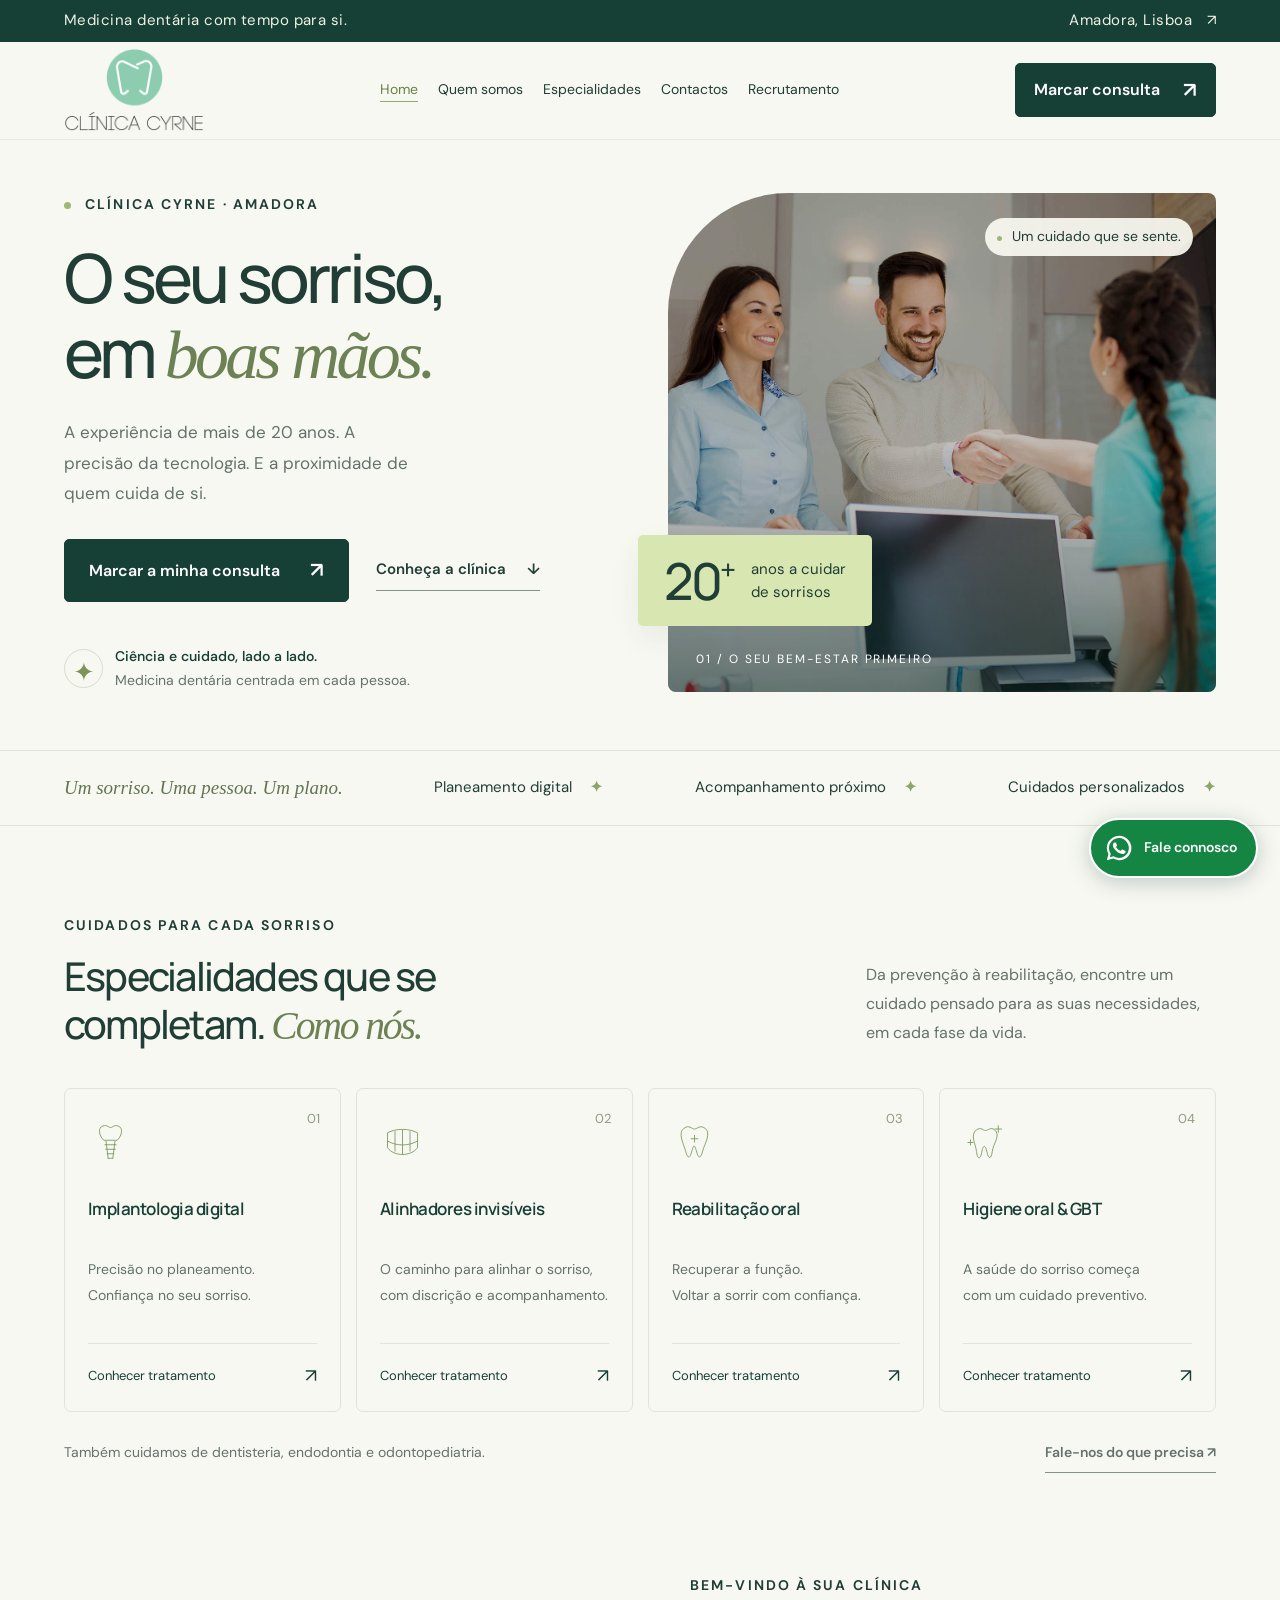
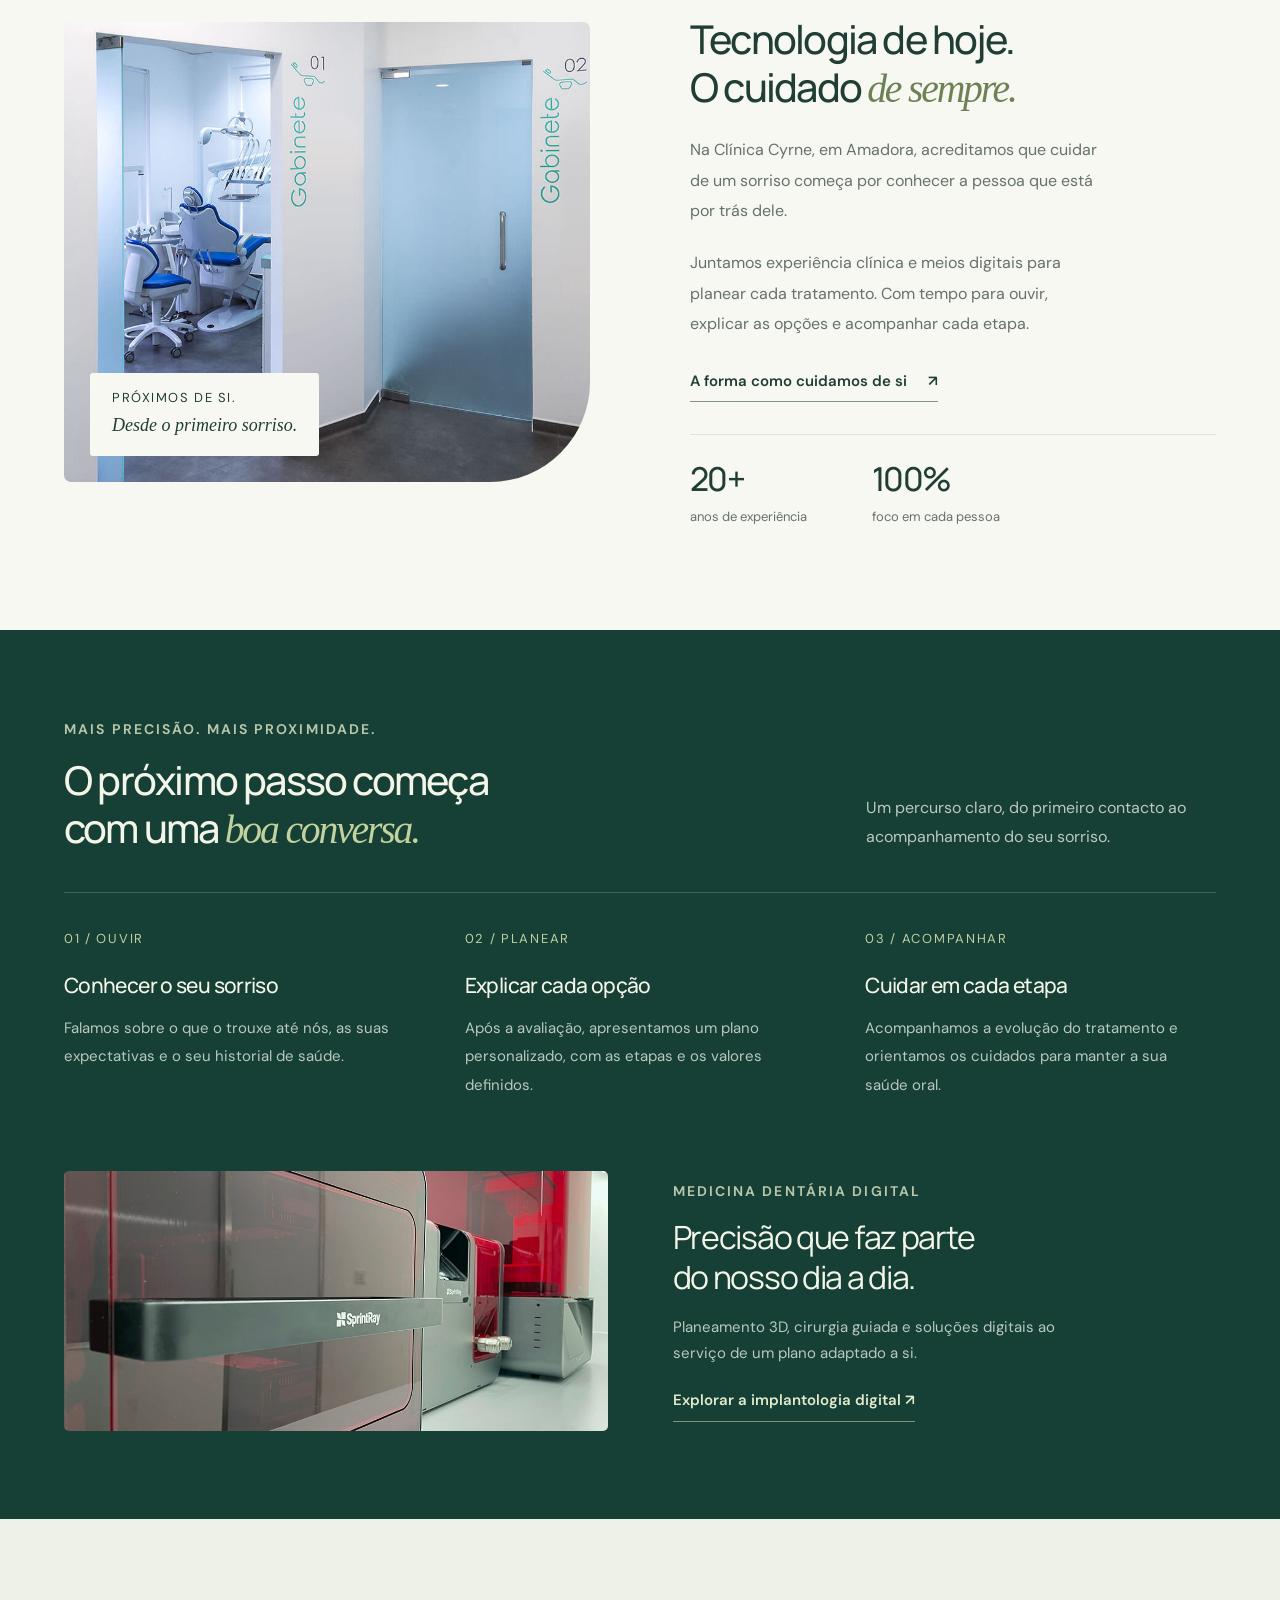
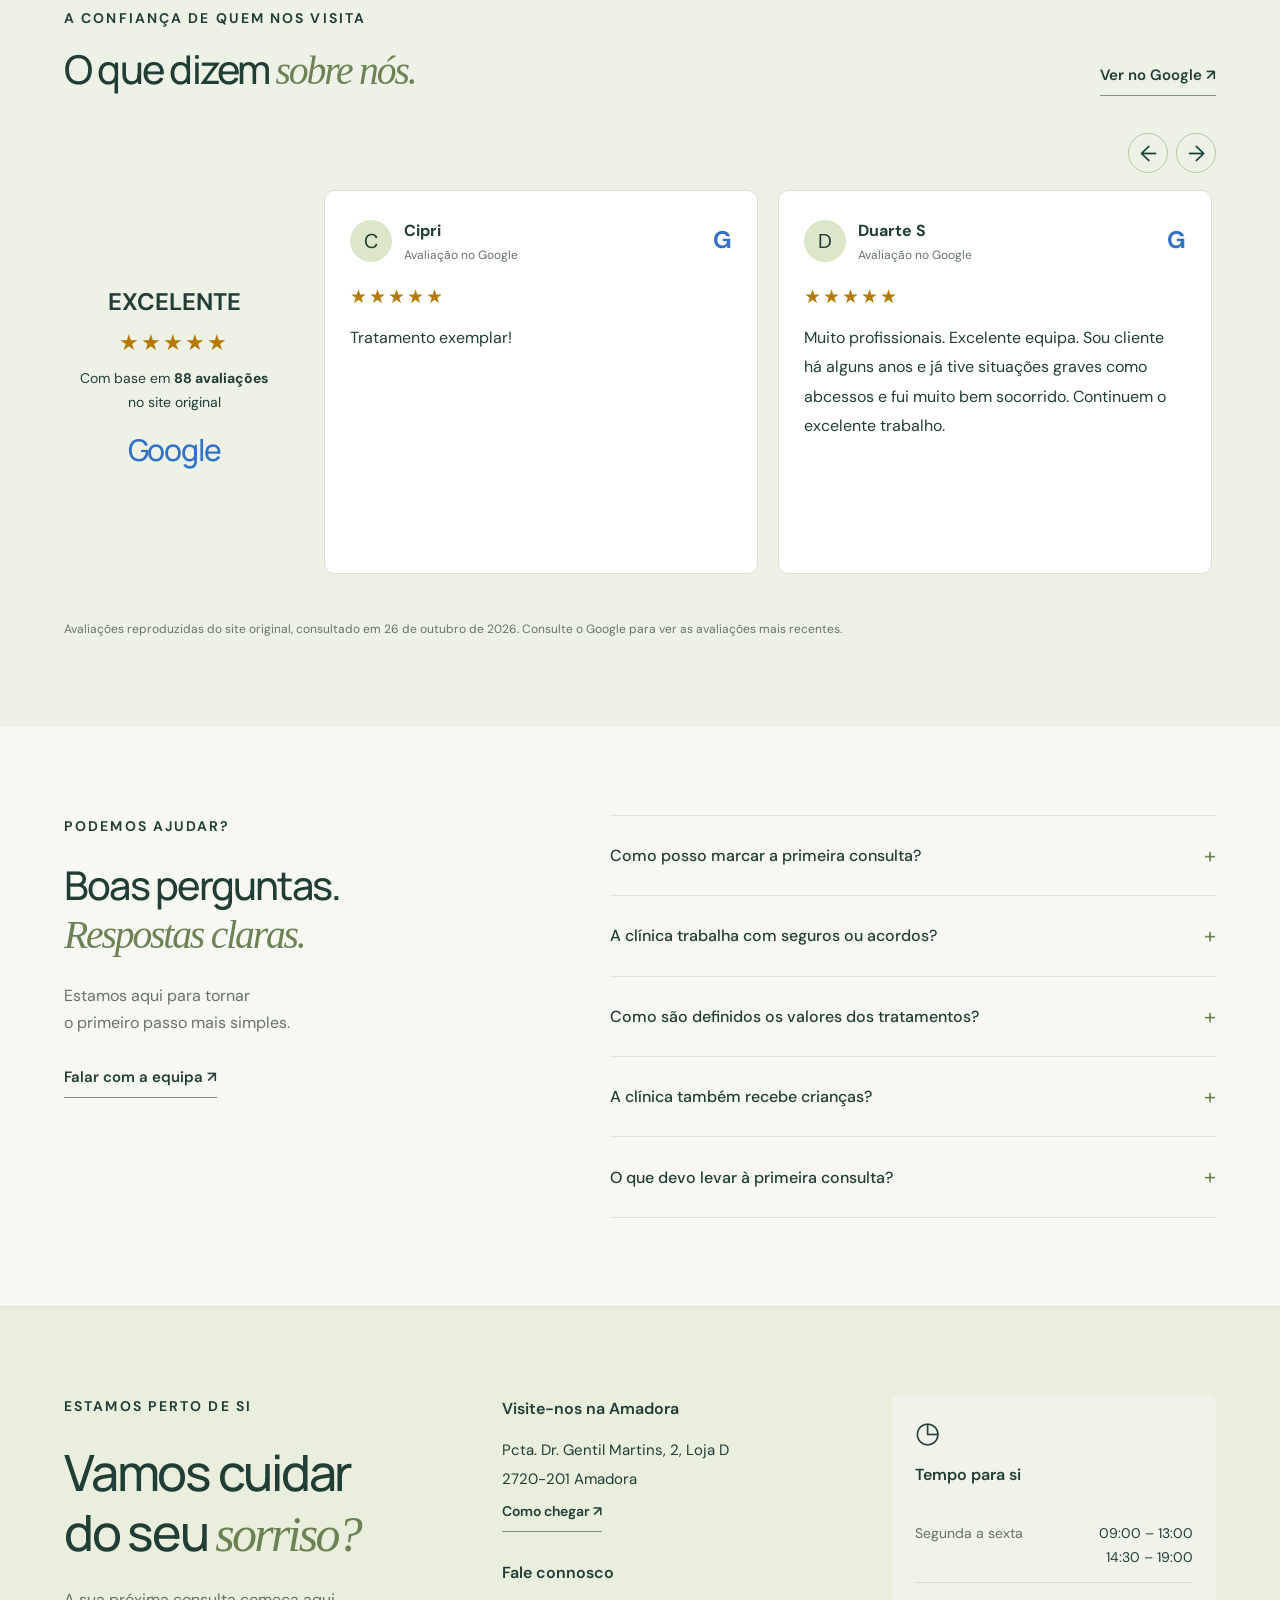
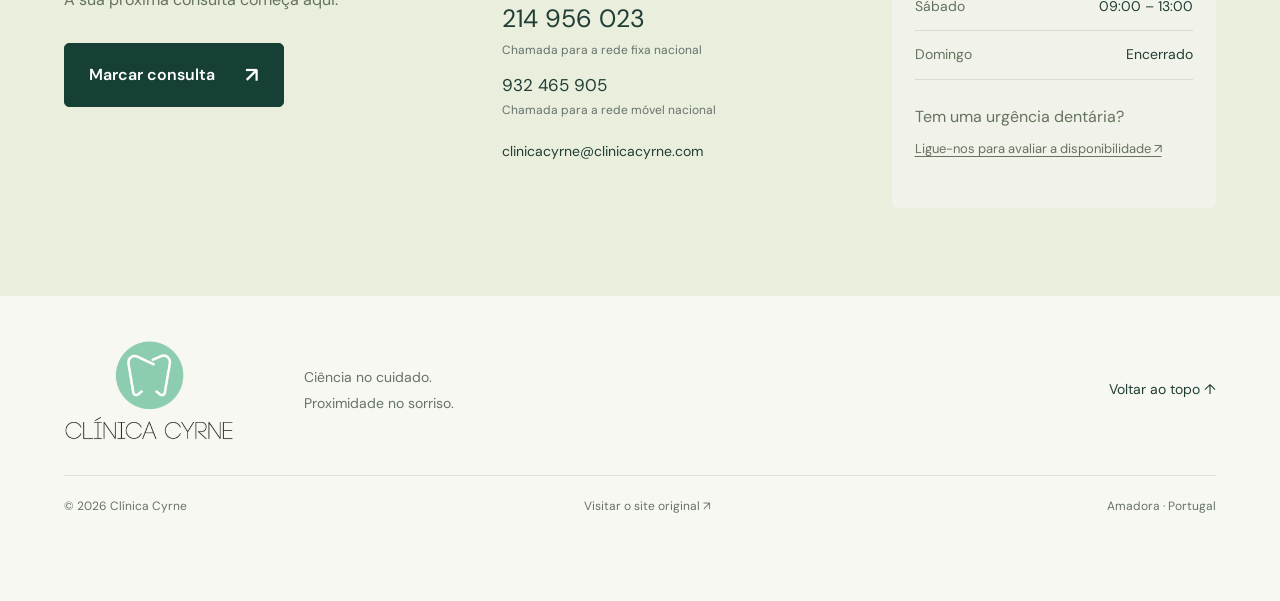
==== commit 614c045e: "Add original clinic pages, galleries, reviews and floating WhatsApp contact" ====
--- a/index.html
+++ b/index.html
@@ -5,21 +5,22 @@
   <title>Clínica Cyrne | O seu sorriso, em boas mãos.</title>
   <meta name="description" content="Medicina dentária na Amadora. Conheça a Clínica Cyrne: mais de 20 anos de experiência, tecnologia digital e cuidados próximos de si.">
   <meta name="theme-color" content="#143f37">
-  <link rel="icon" href="assets/favicon.svg" type="image/svg+xml">
-  <link rel="stylesheet" href="style.css">
+  <link rel="icon" href="assets/logo-cyrne.png?v=2" type="image/png">
+  <link rel="stylesheet" href="style.css?v=pages-20261026">
+  <link rel="stylesheet" href="pages.css?v=20261026">
 </head>
 <body>
 <a class="skip" href="#conteudo">Saltar para o conteúdo</a>
 <div class="topbar"><div class="wrap"><span>Medicina dentária com tempo para si.</span><a href="https://www.google.com/maps/search/?api=1&query=Cl%C3%ADnica+Cyrne+Amadora" target="_blank" rel="noopener">Amadora, Lisboa <span aria-hidden="true">↗</span></a></div></div>
 <header class="header"><div class="wrap navigation">
-  <a href="#inicio" class="brand" aria-label="Clínica Cyrne, início"><img class="brand-logo" src="assets/logo-cyrne.png" alt="Clínica Cyrne" width="300" height="174"></a>
-  <nav id="main-nav" aria-label="Navegação principal"><a href="#clinica">A clínica</a><a href="#especialidades">Especialidades</a><a href="#abordagem">A nossa abordagem</a><a href="#contactos">Contactos</a></nav>
+  <a href="index.html" class="brand" aria-label="Clínica Cyrne, início"><img class="brand-logo" src="assets/logo-cyrne.png" alt="Clínica Cyrne" width="300" height="174"></a>
+  <nav id="main-nav" aria-label="Navegação principal"><a href="index.html" aria-current="page">Home</a><a href="quem-somos.html">Quem somos</a><a href="especialidades.html">Especialidades</a><a href="contactos.html">Contactos</a><a href="recrutamento.html">Recrutamento</a></nav>
   <button class="button small booking" type="button">Marcar consulta <span aria-hidden="true">↗</span></button>
   <button class="menu" aria-label="Abrir menu" aria-controls="main-nav" aria-expanded="false">☰</button>
 </div></header>
 <main id="conteudo">
 <section id="inicio" class="hero wrap">
-  <div class="hero-copy"><p class="eyebrow"><span class="dot"></span> CLÍNICA CYRNE · AMADORA</p><h1>O seu sorriso,<br>em <em>boas mãos.</em></h1><p class="intro">A experiência de mais de 20 anos. A precisão da tecnologia. E a proximidade de quem cuida de si.</p><div class="hero-actions"><button class="button booking">Marcar a minha consulta <span aria-hidden="true">↗</span></button><a class="text-link" href="#clinica">Conheça a clínica <span aria-hidden="true">↓</span></a></div><div class="hero-proof"><div class="proof-mark" aria-hidden="true">✦</div><p><strong>Ciência e cuidado, lado a lado.</strong><br>Medicina dentária centrada em cada pessoa.</p></div></div>
+  <div class="hero-copy"><p class="eyebrow"><span class="dot"></span> CLÍNICA CYRNE · AMADORA</p><h1>O seu sorriso,<br>em <em>boas mãos.</em></h1><p class="intro">A experiência de mais de 20 anos. A precisão da tecnologia. E a proximidade de quem cuida de si.</p><div class="hero-actions"><button class="button booking">Marcar a minha consulta <span aria-hidden="true">↗</span></button><a class="text-link" href="quem-somos.html">Conheça a clínica <span aria-hidden="true">↓</span></a></div><div class="hero-proof"><div class="proof-mark" aria-hidden="true">✦</div><p><strong>Ciência e cuidado, lado a lado.</strong><br>Medicina dentária centrada em cada pessoa.</p></div></div>
   <div class="hero-visual"><img src="assets/hero.jpg" alt="Acolhimento de pacientes na receção, imagem do site da Clínica Cyrne" fetchpriority="high"><div class="image-label"><span class="dot"></span> Um cuidado que se sente.</div><div class="experience"><strong>20<span>+</span></strong><span>anos a cuidar<br>de sorrisos</span></div><span class="photo-index">01 / O SEU BEM-ESTAR PRIMEIRO</span></div>
 </section>
 <div class="values-strip"><div class="wrap"><span>Um sorriso. Uma pessoa. Um plano.</span><span>Planeamento digital <b>✦</b></span><span>Acompanhamento próximo <b>✦</b></span><span>Cuidados personalizados <b>✦</b></span></div></div>
@@ -30,15 +31,18 @@
     <button class="service" data-service="alinhadores"><span class="service-num">02</span><svg viewBox="0 0 60 60" aria-hidden="true"><path d="M10 17c12-6 28-6 40 0v20c-9 12-31 12-40 0V17zm0 11c12 7 28 7 40 0M20 15v27m10-29v33m10-31v27"/></svg><h3>Alinhadores invisíveis</h3><p>O caminho para alinhar o sorriso,<br>com discrição e acompanhamento.</p><span class="service-bottom">Conhecer tratamento <b>↗</b></span></button>
     <button class="service" data-service="reabilitacao"><span class="service-num">03</span><svg viewBox="0 0 60 60" aria-hidden="true"><path d="M16 11c7-5 10 1 14 1s7-6 14-1c9 6-1 22-3 30s-5 13-8 2-4-11-7 0-6 6-8-2-11-24-2-30zM30 20v10m-5-5h10"/></svg><h3>Reabilitação oral</h3><p>Recuperar a função.<br>Voltar a sorrir com confiança.</p><span class="service-bottom">Conhecer tratamento <b>↗</b></span></button>
     <button class="service" data-service="higiene"><span class="service-num">04</span><svg viewBox="0 0 60 60" aria-hidden="true"><path d="M18 13c6-4 9 1 12 1s7-5 12-1c9 7-2 19-3 29s-5 11-7 1-5-11-7 0-6 9-7-1-9-22 0-29zM47 7v10m-5-5h10M10 26v8m-4-4h8"/></svg><h3>Higiene oral & GBT</h3><p>A saúde do sorriso começa<br>com um cuidado preventivo.</p><span class="service-bottom">Conhecer tratamento <b>↗</b></span></button>
-  </div><div class="specialty-note"><span>Também cuidamos de dentisteria, endodontia e odontopediatria.</span><a href="#contactos" class="text-link">Fale-nos do que precisa ↗</a></div>
+  </div><div class="specialty-note"><span>Também cuidamos de dentisteria, endodontia e odontopediatria.</span><a href="contactos.html" class="text-link">Fale-nos do que precisa ↗</a></div>
 </section>
 <section id="clinica" class="about section wrap"><div class="about-visual"><img src="assets/room.jpg" alt="Gabinetes de medicina dentária da Clínica Cyrne" loading="lazy"><div class="about-seal">PRÓXIMOS DE SI.<br><span>Desde o primeiro sorriso.</span></div></div><div class="about-copy"><p class="eyebrow">BEM-VINDO À SUA CLÍNICA</p><h2>Tecnologia de hoje.<br>O cuidado <em>de sempre.</em></h2><p>Na Clínica Cyrne, em Amadora, acreditamos que cuidar de um sorriso começa por conhecer a pessoa que está por trás dele.</p><p>Juntamos experiência clínica e meios digitais para planear cada tratamento. Com tempo para ouvir, explicar as opções e acompanhar cada etapa.</p><a class="text-link" href="#abordagem">A forma como cuidamos de si <span>↗</span></a><div class="about-facts"><div><strong>20+</strong><span>anos de experiência</span></div><div><strong>100%</strong><span>foco em cada pessoa</span></div></div></div></section>
 <section id="abordagem" class="approach"><div class="wrap section"><div class="section-top"><div><p class="eyebrow">MAIS PRECISÃO. MAIS PROXIMIDADE.</p><h2>O próximo passo começa<br>com uma <em>boa conversa.</em></h2></div><p>Um percurso claro, do primeiro contacto ao acompanhamento do seu sorriso.</p></div><div class="steps"><article><span>01 / OUVIR</span><h3>Conhecer o seu sorriso</h3><p>Falamos sobre o que o trouxe até nós, as suas expectativas e o seu historial de saúde.</p></article><article><span>02 / PLANEAR</span><h3>Explicar cada opção</h3><p>Após a avaliação, apresentamos um plano personalizado, com as etapas e os valores definidos.</p></article><article><span>03 / ACOMPANHAR</span><h3>Cuidar em cada etapa</h3><p>Acompanhamos a evolução do tratamento e orientamos os cuidados para manter a sua saúde oral.</p></article></div><div class="tech-row"><img src="assets/team.jpg" alt="Equipamento de impressão 3D da Clínica Cyrne" loading="lazy"><div><p class="eyebrow">MEDICINA DENTÁRIA DIGITAL</p><h3>Precisão que faz parte<br>do nosso dia a dia.</h3><p>Planeamento 3D, cirurgia guiada e soluções digitais ao serviço de um plano adaptado a si.</p><button class="text-link light" data-service="implantes">Explorar a implantologia digital ↗</button></div></div></div></section>
-<section class="faq section wrap"><div><p class="eyebrow">PODEMOS AJUDAR?</p><h2>Boas perguntas.<br><em>Respostas claras.</em></h2><p>Estamos aqui para tornar<br>o primeiro passo mais simples.</p><a class="text-link" href="https://wa.me/351932465905" target="_blank" rel="noopener">Falar com a equipa ↗</a></div><div class="questions"><details><summary>Como posso marcar a primeira consulta?<span>+</span></summary><p>Pode contactar-nos por telefone, WhatsApp ou presencialmente. Indique o motivo da consulta para a equipa orientar a sua marcação. A disponibilidade é confirmada diretamente pela clínica.</p></details><details><summary>A clínica trabalha com seguros ou acordos?<span>+</span></summary><p>A Clínica Cyrne é uma clínica privada e não trabalha com seguros de saúde ou acordos. Pode esclarecer valores e condições com a nossa equipa antes da consulta.</p></details><details><summary>Como são definidos os valores dos tratamentos?<span>+</span></summary><p>Os valores dependem do diagnóstico e das necessidades de cada caso. Após avaliação, apresentamos um plano de tratamento e um orçamento detalhado. A primeira consulta tem um custo, que pode confirmar com a equipa.</p></details><details><summary>A clínica também recebe crianças?<span>+</span></summary><p>Sim. A clínica recebe crianças para prevenção, avaliação e acompanhamento da saúde oral, com uma abordagem adaptada à idade.</p></details><details><summary>O que devo levar à primeira consulta?<span>+</span></summary><p>Traga o seu documento de identificação, exames anteriores que tenha disponíveis e a lista dos medicamentos que toma habitualmente.</p></details></div></section>
+<section class="reviews-section section"><div class="wrap"><div class="section-top"><div><p class="eyebrow">A CONFIANÇA DE QUEM NOS VISITA</p><h2>O que dizem <em>sobre nós.</em></h2></div><a class="text-link" href="https://www.google.com/maps?cid=3460822510211981975" target="_blank" rel="noopener">Ver no Google ↗</a></div><div class="reviews-layout"><div class="reviews-summary"><strong>EXCELENTE</strong><span class="review-stars" aria-label="5 estrelas">★★★★★</span><p>Com base em <b>88 avaliações</b><br>no site original</p><span class="google-word">Google</span></div><div><div class="reviews-controls"><button type="button" data-review-dir="-1" aria-label="Avaliações anteriores">←</button><button type="button" data-review-dir="1" aria-label="Próximas avaliações">→</button></div><div class="reviews-track" tabindex="0" aria-label="Avaliações Google"><article class="google-review"><div class="review-author"><span class="review-avatar" aria-hidden="true">C</span><div><strong>Cipri</strong><small>Avaliação no Google</small></div><span class="google-g" aria-hidden="true">G</span></div><div class="review-stars" aria-label="5 de 5 estrelas">★★★★★</div><p>Tratamento exemplar!</p></article><article class="google-review"><div class="review-author"><span class="review-avatar" aria-hidden="true">D</span><div><strong>Duarte S</strong><small>Avaliação no Google</small></div><span class="google-g" aria-hidden="true">G</span></div><div class="review-stars" aria-label="5 de 5 estrelas">★★★★★</div><p>Muito profissionais. Excelente equipa. Sou cliente há alguns anos e já tive situações graves como abcessos e fui muito bem socorrido. Continuem o excelente trabalho.</p></article><article class="google-review"><div class="review-author"><span class="review-avatar" aria-hidden="true">N</span><div><strong>Nelly V</strong><small>Avaliação no Google</small></div><span class="google-g" aria-hidden="true">G</span></div><div class="review-stars" aria-label="5 de 5 estrelas">★★★★★</div><p>Excelente experiência na clínica!
+Gostaria de deixar um elogio especial à Dra. Susana pelo profissionalismo, atenção e cuidado em todas as consultas. É uma profissional extremamente atenciosa, calma e dedicada, transmitindo muita confiança e segurança ao longo de todo o tratamento.
+
+Toda a equipa da clínica foi sempre muito simpática e acolhedora. Faz realmente a diferença encontrar um espaço onde nos sentimos bem acompanhados e cuidados. Recomendo muito 💙</p></article><article class="google-review"><div class="review-author"><span class="review-avatar" aria-hidden="true">M</span><div><strong>Márcia T</strong><small>Avaliação no Google</small></div><span class="google-g" aria-hidden="true">G</span></div><div class="review-stars" aria-label="5 de 5 estrelas">★★★★★</div><p>Após vários anos a lidar com trauma de dentistas foi aqui que encontrei a clínica que me acolheu e tratou com todo o cuidado e profissionalismo. Muito humanos e transparentes, já não troco por nada!</p></article><article class="google-review"><div class="review-author"><span class="review-avatar" aria-hidden="true">M</span><div><strong>Miriam C</strong><small>Avaliação no Google</small></div><span class="google-g" aria-hidden="true">G</span></div><div class="review-stars" aria-label="5 de 5 estrelas">★★★★★</div><p>Recomendo a Clínica, pela excelência profissional e acima de tudo, pelo cuidado e atenção que nos sãos sempre prestados!</p></article><article class="google-review"><div class="review-author"><span class="review-avatar" aria-hidden="true">S</span><div><strong>Sónia L</strong><small>Avaliação no Google</small></div><span class="google-g" aria-hidden="true">G</span></div><div class="review-stars" aria-label="5 de 5 estrelas">★★★★★</div><p>A equipa é muito profissional, atenciosa e faz-nos sentir completamente à vontade. Recomendo sem dúvida!</p></article></div></div></div><p class="reviews-note">Avaliações reproduzidas do site original, consultado em 26 de outubro de 2026. Consulte o Google para ver as avaliações mais recentes.</p></div></section><section class="faq section wrap"><div><p class="eyebrow">PODEMOS AJUDAR?</p><h2>Boas perguntas.<br><em>Respostas claras.</em></h2><p>Estamos aqui para tornar<br>o primeiro passo mais simples.</p><a class="text-link" href="https://wa.me/351932465905" target="_blank" rel="noopener">Falar com a equipa ↗</a></div><div class="questions"><details><summary>Como posso marcar a primeira consulta?<span>+</span></summary><p>Pode contactar-nos por telefone, WhatsApp ou presencialmente. Indique o motivo da consulta para a equipa orientar a sua marcação. A disponibilidade é confirmada diretamente pela clínica.</p></details><details><summary>A clínica trabalha com seguros ou acordos?<span>+</span></summary><p>A Clínica Cyrne é uma clínica privada e não trabalha com seguros de saúde ou acordos. Pode esclarecer valores e condições com a nossa equipa antes da consulta.</p></details><details><summary>Como são definidos os valores dos tratamentos?<span>+</span></summary><p>Os valores dependem do diagnóstico e das necessidades de cada caso. Após avaliação, apresentamos um plano de tratamento e um orçamento detalhado. A primeira consulta tem um custo, que pode confirmar com a equipa.</p></details><details><summary>A clínica também recebe crianças?<span>+</span></summary><p>Sim. A clínica recebe crianças para prevenção, avaliação e acompanhamento da saúde oral, com uma abordagem adaptada à idade.</p></details><details><summary>O que devo levar à primeira consulta?<span>+</span></summary><p>Traga o seu documento de identificação, exames anteriores que tenha disponíveis e a lista dos medicamentos que toma habitualmente.</p></details></div></section>
 <section id="contactos" class="contact section"><div class="wrap contact-grid"><div><p class="eyebrow">ESTAMOS PERTO DE SI</p><h2>Vamos cuidar<br>do seu <em>sorriso?</em></h2><p>A sua próxima consulta começa aqui.</p><button class="button booking">Marcar consulta <span>↗</span></button></div><div class="contact-details"><h3>Visite-nos na Amadora</h3><address>Pcta. Dr. Gentil Martins, 2, Loja D<br>2720-201 Amadora</address><a class="text-link" href="https://www.google.com/maps/search/?api=1&query=Cl%C3%ADnica+Cyrne+Pcta+Dr+Gentil+Martins+2+Amadora" target="_blank" rel="noopener">Como chegar ↗</a><h3>Fale connosco</h3><a class="phone" href="tel:+351214956023">214 956 023</a><small>Chamada para a rede fixa nacional</small><a href="tel:+351932465905">932 465 905</a><small>Chamada para a rede móvel nacional</small><a class="email" href="mailto:clinicacyrne@clinicacyrne.com">clinicacyrne@clinicacyrne.com</a></div><div class="hours"><span class="hours-icon" aria-hidden="true">◷</span><h3>Tempo para si</h3><dl><div><dt>Segunda a sexta</dt><dd>09:00 – 13:00<br>14:30 – 19:00</dd></div><div><dt>Sábado</dt><dd>09:00 – 13:00</dd></div><div><dt>Domingo</dt><dd>Encerrado</dd></div></dl><p>Tem uma urgência dentária?<br><a href="tel:+351214956023">Ligue-nos para avaliar a disponibilidade ↗</a></p></div></div></section>
 </main>
-<footer><div class="wrap footer-top"><a href="#inicio" class="brand" aria-label="Clínica Cyrne, início"><img class="brand-logo" src="assets/logo-cyrne.png" alt="Clínica Cyrne" width="300" height="174"></a><p>Ciência no cuidado.<br>Proximidade no sorriso.</p><a href="#inicio" class="backtop">Voltar ao topo ↑</a></div><div class="wrap footer-bottom"><span>© <span id="year">2026</span> Clínica Cyrne</span><a href="https://clinicacyrne.com/" target="_blank" rel="noopener">Visitar o site original ↗</a><span>Amadora · Portugal</span></div></footer>
+<footer><div class="wrap footer-top"><a href="index.html" class="brand" aria-label="Clínica Cyrne, início"><img class="brand-logo" src="assets/logo-cyrne.png" alt="Clínica Cyrne" width="300" height="174"></a><p>Ciência no cuidado.<br>Proximidade no sorriso.</p><a href="index.html" class="backtop">Voltar ao topo ↑</a></div><div class="wrap footer-bottom"><span>© <span id="year">2026</span> Clínica Cyrne</span><a href="https://clinicacyrne.com/" target="_blank" rel="noopener">Visitar o site original ↗</a><span>Amadora · Portugal</span></div></footer>
 <dialog id="booking-dialog" aria-labelledby="booking-title"><button class="close" aria-label="Fechar janela">×</button><p class="eyebrow">O PRIMEIRO PASSO É SEU</p><h2 id="booking-title">Vamos marcar<br>a sua <em>consulta.</em></h2><p>Escolha o motivo e fale diretamente com a nossa equipa pelo WhatsApp.</p><form id="booking-form"><label for="reason">O que o traz até nós?</label><select id="reason"><option>Primeira consulta de avaliação</option><option>Implantologia digital</option><option>Alinhadores invisíveis</option><option>Reabilitação oral</option><option>Higiene oral e GBT</option><option>Consulta para criança</option><option>Outro motivo</option></select><button class="button" type="submit">Continuar no WhatsApp ↗</button></form><small>A marcação só fica confirmada após resposta da equipa.</small><a class="dialog-phone" href="tel:+351214956023">Prefere ligar? 214 956 023 ↗</a></dialog>
 <dialog id="service-dialog" aria-labelledby="service-title"><button class="close" aria-label="Fechar janela">×</button><p class="eyebrow">CUIDADOS CLÍNICA CYRNE</p><h2 id="service-title"></h2><p id="service-description"></p><ul id="service-points"></ul><p class="service-disclaimer">A indicação e o plano de tratamento são definidos após avaliação clínica individual.</p><button class="button booking">Pedir uma avaliação ↗</button></dialog>
-<script src="app.js"></script>
-</body></html>
+<script src="app.js?v=pages-20261026"></script>
+<a class="whatsapp-float" href="https://wa.me/351932465905" target="_blank" rel="noopener" aria-label="Falar com a Clínica Cyrne no WhatsApp"><svg viewBox="0 0 32 32" aria-hidden="true"><path fill="currentColor" d="M16 3a13 13 0 0 0-11.3 19.4L3 29l6.8-1.7A13 13 0 1 0 16 3Zm0 23.6a10.5 10.5 0 0 1-5.4-1.5l-.4-.2-4 1 1-3.9-.3-.4A10.6 10.6 0 1 1 16 26.6Zm5.8-7.9c-.3-.2-1.9-.9-2.2-1s-.5-.2-.7.2-.8 1-.9 1.1-.4.2-.7 0a8.7 8.7 0 0 1-2.6-1.6 9.6 9.6 0 0 1-1.8-2.2c-.2-.3 0-.5.1-.6l.5-.6.3-.5c.1-.2 0-.4 0-.6l-1-2.3c-.2-.5-.5-.5-.7-.5h-.6c-.2 0-.6.1-.9.4a3.7 3.7 0 0 0-1.1 2.7c0 1.6 1.2 3.1 1.4 3.3s2.4 3.7 5.8 5.1c.8.3 1.4.5 1.9.6.8.3 1.5.2 2.1.1.6-.1 1.9-.8 2.1-1.5s.3-1.3.2-1.5-.2-.2-.5-.4Z"/></svg><span>Fale connosco</span></a></body></html>
--- a/pages.css
+++ b/pages.css
@@ -0,0 +1,5 @@
+.navigation nav{gap:20px}.navigation nav a{font-size:14px}.navigation nav a[aria-current="page"]{color:#668347;border-bottom:1px solid #91ac6d}.page-hero{position:relative;overflow:hidden;background:#e9eedd;padding:85px 0;isolation:isolate;min-height:360px}.page-hero>.wrap{position:relative;z-index:1}.page-hero h1{font:500 clamp(42px,4.8vw,67px)/1.15 'Manrope',sans-serif;letter-spacing:-.05em;max-width:750px;margin:0 0 25px}.page-hero p:not(.eyebrow){font-size:18px;max-width:620px}.page-hero .button{margin-top:12px}.page-hero:has(.page-hero-image){background:var(--green);color:white}.page-hero:has(.page-hero-image) em{color:#d2e2b9}.page-hero:has(.page-hero-image) .button{background:var(--lime);color:var(--green);border-color:var(--lime)}.page-hero-image{position:absolute;inset:0;width:100%;height:100%;object-fit:cover;z-index:-2;opacity:.3}.page-hero:has(.page-hero-image):after{content:'';position:absolute;inset:0;background:linear-gradient(90deg,#163f36db,#163f3650);z-index:-1}.prose{max-width:950px}.prose h2{margin-bottom:30px}.prose p,.prose li{font-size:17px;line-height:1.95}.prose a{border-bottom:1px solid #8fa77b}.gallery-section{padding-top:12px}.gallery-section h2{margin-bottom:30px}.original-gallery{display:grid;grid-template-columns:repeat(4,1fr);gap:18px}.gallery-photo{display:block;overflow:hidden;border-radius:8px;background:#e9eedd}.gallery-photo img{width:100%;height:210px;object-fit:cover;transition:transform .25s}.gallery-photo:hover img{transform:scale(1.05)}.team-grid{display:grid;grid-template-columns:repeat(3,1fr);gap:30px;margin-top:35px;align-items:start}.team-card{border:1px solid var(--line);background:white;border-radius:8px;overflow:hidden}.team-card>img{width:100%;aspect-ratio:1/1.05;object-fit:cover;object-position:top}.team-card>div{padding:25px}.team-card h3{font:600 18px/1.5 'Manrope',sans-serif;margin:0 0 12px}.team-card>div>p{font-size:15px;min-height:50px;color:var(--muted)}.team-card summary{font-size:14px}.team-bio{font-size:15px;line-height:1.9;padding:5px 0 22px;overflow-wrap:anywhere}.team-bio p{font-size:15px}.team-card details{border:0}.specialties-grid{display:grid;grid-template-columns:repeat(3,1fr);gap:25px;margin-top:40px}.specialty-card{background:white;border:1px solid var(--line);border-radius:8px;overflow:hidden}.specialty-card img{width:100%;aspect-ratio:300/214;object-fit:cover}.specialty-card a>div{padding:25px}.specialty-card h2{font-size:23px;line-height:1.4;min-height:65px;letter-spacing:-.025em}.specialty-card .text-link{font-size:13px;margin-top:20px}.specialty-card:hover{background:#edf1e5}.location-grid,.contact-form-section,.appointment-section{display:grid;grid-template-columns:1fr 1fr;gap:65px;align-items:start}.location-map{width:100%;min-height:450px;border:0;border-radius:8px}.contact-form-section{padding-top:20px}.contact-form-section>div>p,.appointment-section>div>p{font-size:17px;line-height:1.9}.form-note{color:var(--muted);font-size:14px!important}.appointment-section{border-top:1px solid var(--line)}.appointment-form{display:grid;gap:18px}.appointment-form label{display:grid;gap:8px;font-size:15px;font-weight:500}.appointment-form input:not([type="checkbox"]),.appointment-form textarea{width:100%;font:inherit;padding:13px;border:1px solid #bbc8b0;border-radius:5px;background:#fff;color:var(--ink)}.appointment-form textarea{resize:vertical;min-height:150px}.appointment-form .consent{display:flex;align-items:flex-start;gap:12px;font-size:13px;line-height:1.8;font-weight:400}.appointment-form .consent input{width:18px;height:18px;flex-shrink:0;margin-top:4px}.consent a{text-decoration:underline}.appointment-form .button{justify-self:start}.appointment-form small{font-size:13px;color:var(--muted)}.appointment-form input:focus-visible,.appointment-form textarea:focus-visible{outline:2px solid #74964d;outline-offset:3px}.recruitment .prose{margin-bottom:60px}.recruitment-grid{display:grid;grid-template-columns:repeat(2,1fr);gap:25px;margin-top:32px}.recruitment-grid article{border:1px solid var(--line);background:#edf1e5;border-radius:7px;padding:30px}.recruitment-grid h3{font:500 25px 'Manrope',sans-serif;margin:0 0 25px}.recruitment-grid p{font-size:15px;color:var(--muted)}.reviews-section{background:#eef1e6}.reviews-layout{display:grid;grid-template-columns:220px minmax(0,1fr);gap:40px;align-items:center}.reviews-summary{text-align:center;padding-top:25px}.reviews-summary>strong{font-size:24px;font-weight:650}.review-stars{display:block;color:#b47b00;letter-spacing:2px;font-size:22px;line-height:1.8}.reviews-summary p{font-size:14px;margin:5px 0 14px}.google-word{font:500 30px 'Manrope',sans-serif;color:#3272c6;letter-spacing:-.04em}.reviews-track{display:flex;gap:20px;overflow-x:auto;scroll-snap-type:x mandatory;scrollbar-width:thin;padding:5px 2px 20px}.google-review{flex:0 0 calc((100% - 20px)/2);min-width:270px;scroll-snap-align:start;background:white;border:1px solid #dae0d2;border-radius:10px;padding:25px;display:flex;flex-direction:column}.review-author{display:flex;align-items:center;gap:12px}.review-author strong{font-size:16px}.review-author small{display:block;font-size:12px;color:var(--muted)}.review-avatar{width:42px;height:42px;border-radius:50%;background:#dbe7c8;display:grid;place-items:center;flex-shrink:0;font-size:20px}.google-g{margin-left:auto;color:#3272c6;font-size:24px;font-weight:700}.google-review .review-stars{margin:15px 0 8px;font-size:19px}.google-review>p{font-size:16px;line-height:1.85;max-height:225px;overflow:auto;margin:0;padding-right:5px}.reviews-controls{display:flex;justify-content:flex-end;gap:8px;margin-bottom:12px}.reviews-controls button{width:40px;height:40px;border:1px solid #b7c7a6;border-radius:50%;background:transparent;color:var(--green);font-size:22px}.reviews-controls button:hover{background:#d7e4c5}.reviews-note{font-size:12px;color:var(--muted);margin:25px 0 0}.legacy-reviews{display:grid;grid-template-columns:repeat(3,1fr);gap:20px;margin-top:30px}.legacy-review{padding:25px;border:1px solid var(--line);background:white;border-radius:8px}.legacy-review>p{font-size:15px;max-height:200px;overflow:auto}.legacy-review strong,.legacy-review small{display:block;font-size:14px}.legacy-review small{font-size:12px;color:var(--muted)}.whatsapp-float{position:fixed;right:max(22px,env(safe-area-inset-right));bottom:max(22px,env(safe-area-inset-bottom));z-index:30;background:#158544;color:white;display:flex;gap:10px;align-items:center;border-radius:40px;padding:13px 19px 13px 13px;box-shadow:0 4px 22px #143f3740;border:2px solid white;font-size:14px;font-weight:600;min-width:56px;min-height:56px}.whatsapp-float svg{width:30px;height:30px;flex-shrink:0}.whatsapp-float:hover{background:#0b6b33;transform:translateY(-2px)}footer{padding-bottom:65px}
+@media(max-width:1100px){.original-gallery{grid-template-columns:repeat(3,1fr)}.team-grid,.specialties-grid{grid-template-columns:repeat(2,1fr)}.reviews-layout{grid-template-columns:180px minmax(0,1fr);gap:25px}.google-review{flex-basis:85%}.location-grid,.contact-form-section,.appointment-section{gap:35px}.legacy-reviews{grid-template-columns:repeat(2,1fr)}}
+@media(max-width:760px){.page-hero{padding:50px 0;min-height:0}.page-hero h1{font-size:42px}.page-hero p:not(.eyebrow){font-size:17px}.original-gallery{grid-template-columns:repeat(2,1fr);gap:12px}.gallery-photo img{height:160px}.team-grid,.specialties-grid{grid-template-columns:1fr;gap:25px}.team-card>img{aspect-ratio:1/1;object-fit:cover}.team-card>div>p{min-height:0}.team-card>div{padding:23px}.specialty-card h2{min-height:0;font-size:25px}.location-grid,.contact-form-section,.appointment-section{grid-template-columns:1fr;gap:30px}.location-map{min-height:350px}.recruitment-grid{grid-template-columns:1fr}.reviews-layout{grid-template-columns:1fr}.reviews-summary{padding-top:0}.reviews-summary>strong{font-size:22px}.google-review{flex-basis:92%;min-width:0;padding:22px}.reviews-section .section-top{display:block}.reviews-section .section-top>.text-link{margin-top:18px}.legacy-reviews{grid-template-columns:1fr}.whatsapp-float{right:16px;bottom:16px;padding:10px;min-width:55px;min-height:55px}.whatsapp-float>span{display:none}.appointment-form .consent{font-size:13px}.prose p,.prose li{font-size:17px}.page-hero h1 br{display:none}}
+.legacy-avatar{width:46px;height:46px;border-radius:50%;object-fit:cover;margin-bottom:15px}.original-banner{margin:0 auto 40px}.original-banner img{width:100%;height:330px;object-fit:cover;border-radius:8px}.appointment-photo{width:100%;height:230px;object-fit:cover;filter:brightness(1.3);border-radius:8px;margin-bottom:28px}@media(max-width:760px){.original-banner img{height:220px}.appointment-photo{height:200px}}
+.reviews-layout>*{min-width:0}.reviews-track{max-width:100%}@media(max-width:760px){.reviews-layout{grid-template-columns:minmax(0,1fr)}.location-grid,.contact-form-section,.appointment-section{grid-template-columns:minmax(0,1fr)}}
